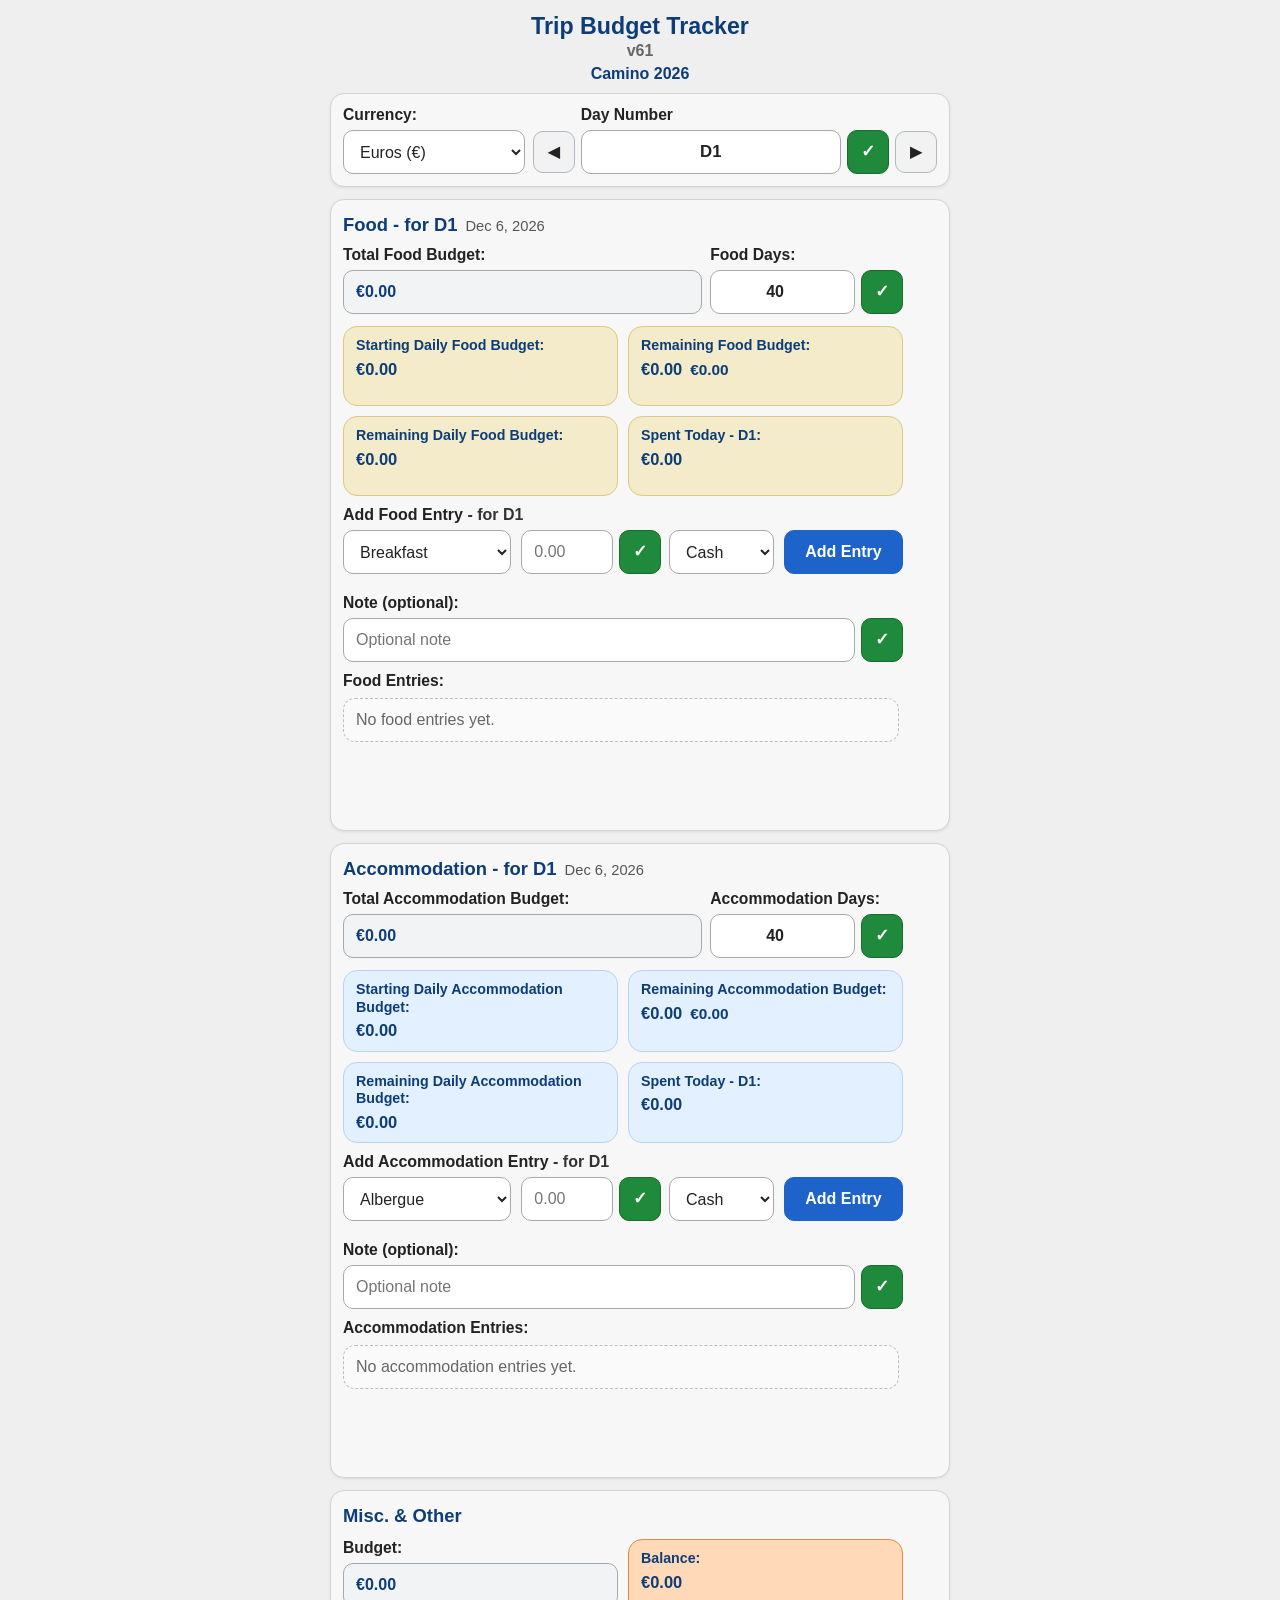
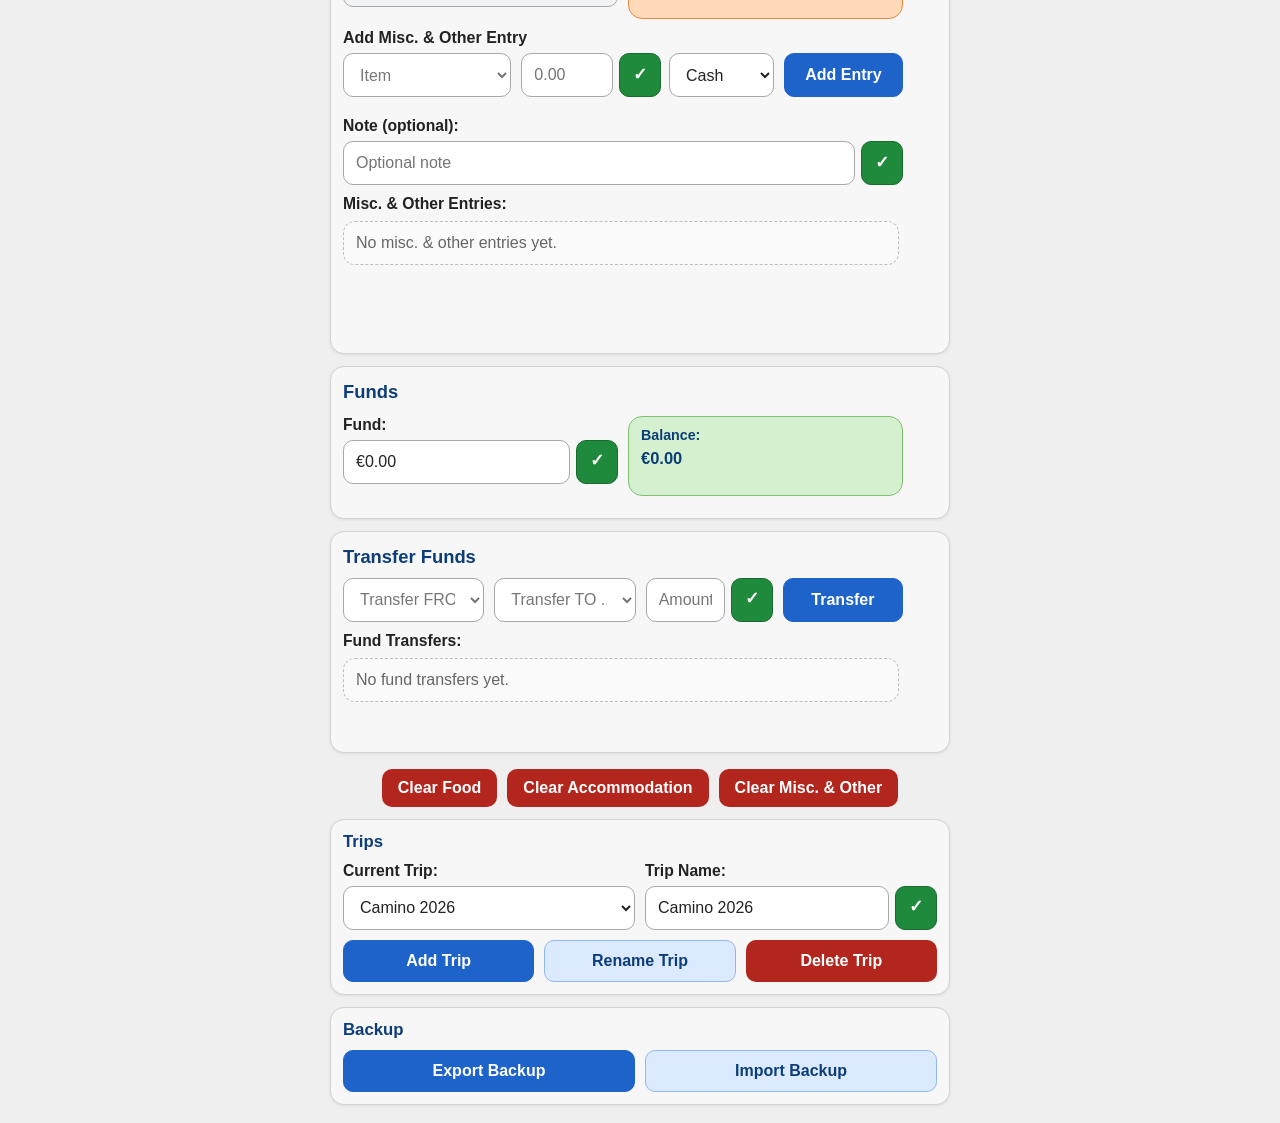
==== index.html @ c4ca8ce9 "Add files via upload" ====
<!DOCTYPE html>
<html lang="en">
<head>
  <!-- Version #61 August 10, 2026 -->
  <meta charset="UTF-8" />
  <meta name="viewport" content="width=device-width, initial-scale=1.0" />
  <meta name="theme-color" content="#0d3d78" />
  <title>Trip Budget Tracker</title>
  <link rel="manifest" href="manifest.webmanifest" />
  <link rel="icon" href="icon.svg" type="image/svg+xml" />
  <link rel="stylesheet" href="css/styles.css?v=61" />
</head>
<body>
  <div class="app-shell">
    <header class="app-header">
      <h1>Trip Budget Tracker</h1>
      <div class="version-tag">v61</div>
      <div id="tripNameDisplay" class="trip-name-tag">Camino 2026</div>
      <button type="button" id="updateAppBtn" class="update-app-btn hidden">Update App</button>
    </header>

    <main class="app-main">
      <section class="settings-panel">
        <div class="settings-grid">
          <div class="field-block currency-block">
            <label for="currencySelect">Currency:</label>
            <select id="currencySelect">
              <option value="EUR">Euros (€)</option>
              <option value="GBP">UK Pounds (£)</option>
              <option value="CAD">Canadian Dollars ($)</option>
              <option value="USD">USA Dollars (US$)</option>
            </select>
          </div>

          <div class="field-block day-number-block">
            <label for="dayNumberInput">
              <span class="label-full">Day Number</span>
              <span class="label-compact">Day #</span>
            </label>
            <div class="day-stepper-row">
              <button type="button" id="prevDayBtn" class="arrow-btn" aria-label="Previous Day">◀</button>
              <input id="dayNumberInput" type="text" value="D1" maxlength="4" />
              <button type="button" id="confirmDayNumberBtn" class="field-confirm-btn" aria-label="Update day number">&#10003;</button>
              <button type="button" id="nextDayBtn" class="arrow-btn" aria-label="Next Day">▶</button>
            </div>
          </div>
        </div>
      </section>

      <section class="budget-panel food-panel">
        <h2 class="section-title" id="foodHeading">
          <span class="section-main">Food - for D1</span>
          <span class="section-date" id="foodHeadingDate">Mar 24, 2026</span>
        </h2>

        <div class="budget-days-row">
          <div class="field-block compact-field">
            <label for="foodBudgetInput">Total Food Budget:</label>
            <input id="foodBudgetInput" class="currency-input read-only-currency-input" type="text" inputmode="decimal" value="0" readonly />
          </div>

          <div class="field-block days-field">
            <label for="foodDaysInput">Food Days:</label>
            <div class="input-confirm-row">
              <input id="foodDaysInput" type="number" min="1" step="1" value="40" />
              <button type="button" id="confirmFoodDaysBtn" class="field-confirm-btn" aria-label="Update food days">&#10003;</button>
            </div>
          </div>
        </div>

        <div class="summary-grid">
          <div class="summary-card food-card">
            <div class="summary-label">Starting Daily Food Budget:</div>
            <div class="summary-value" id="foodStartingDaily">€0.00</div>
          </div>

          <div class="summary-card food-card">
            <div class="summary-label">Remaining Food Budget:</div>
            <div class="summary-value remaining-budget-line">
              <span id="foodRemainingBudget">€0.00</span>
              <span id="foodBudgetStatus" class="budget-status budget-status-zero">€0.00</span>
            </div>
          </div>

          <div class="summary-card food-card">
            <div class="summary-label">Remaining Daily Food Budget:</div>
            <div class="summary-value" id="foodRemainingDaily">€0.00</div>
          </div>

          <div class="summary-card food-card">
            <div class="summary-label" id="foodSpentTodayLabel">Spent Today - D1:</div>
            <div class="summary-value" id="foodSpentToday">€0.00</div>
          </div>
        </div>

        <h3 class="entry-title" id="foodEntryHeading">Add Food Entry <span>- for D1</span></h3>
        <div id="foodEditStatus" class="edit-status hidden">Editing selected Food entry</div>

        <div class="entry-row food-entry-row">
          <select id="foodTypeSelect">
            <option value="Breakfast">Breakfast</option>
            <option value="Lunch">Lunch</option>
            <option value="Dinner">Dinner</option>
            <option value="Snack">Snack</option>
            <option value="Drinks">Drinks</option>
            <option value="Other">Other</option>
          </select>

          <div class="amount-payment-row">
            <div class="input-confirm-row">
              <input id="foodAmountInput" class="currency-input" type="text" inputmode="decimal" placeholder="0.00" />
              <button type="button" id="confirmFoodAmountBtn" class="field-confirm-btn" aria-label="Done editing food amount">&#10003;</button>
            </div>

            <select id="foodPaymentSelect" aria-label="Food payment method">
              <option value="Cash">Cash</option>
              <option value="WISE">WISE</option>
              <option value="VISA">VISA</option>
              <option value="Mastercard">Mastercard</option>
              <option value="Other">Other</option>
            </select>
          </div>

          <button type="button" id="addFoodBtn" class="primary-btn">Add Entry</button>
        </div>

        <div class="action-row">
          <button type="button" id="cancelFoodEditBtn" class="primary-btn hidden">Cancel Edit</button>
        </div>

        <div class="field-block note-block">
          <label for="foodNoteInput">Note (optional):</label>
          <div class="input-confirm-row">
            <input id="foodNoteInput" type="text" maxlength="120" placeholder="Optional note" />
            <button type="button" id="confirmFoodNoteBtn" class="field-confirm-btn" aria-label="Done editing food note">&#10003;</button>
          </div>
        </div>

        <div class="entries-section">
          <div class="entries-heading">Food Entries:</div>
          <div id="foodEntriesList" class="entries-list"></div>
        </div>
      </section>

      <section class="budget-panel accommodation-panel">
        <h2 class="section-title" id="accommodationHeading">
          <span class="section-main">Accommodation - for D1</span>
          <span class="section-date" id="accommodationHeadingDate">Mar 24, 2026</span>
        </h2>

        <div class="budget-days-row">
          <div class="field-block compact-field">
            <label for="accommodationBudgetInput">Total Accommodation Budget:</label>
            <input id="accommodationBudgetInput" class="currency-input read-only-currency-input" type="text" inputmode="decimal" value="0" readonly />
          </div>

          <div class="field-block days-field">
            <label for="accommodationDaysInput">Accommodation Days:</label>
            <div class="input-confirm-row">
              <input id="accommodationDaysInput" type="number" min="1" step="1" value="40" />
              <button type="button" id="confirmAccommodationDaysBtn" class="field-confirm-btn" aria-label="Update accommodation days">&#10003;</button>
            </div>
          </div>
        </div>

        <div class="summary-grid">
          <div class="summary-card accommodation-card">
            <div class="summary-label">Starting Daily Accommodation Budget:</div>
            <div class="summary-value" id="accommodationStartingDaily">€0.00</div>
          </div>

          <div class="summary-card accommodation-card">
            <div class="summary-label">Remaining Accommodation Budget:</div>
            <div class="summary-value remaining-budget-line">
              <span id="accommodationRemainingBudget">€0.00</span>
              <span id="accommodationBudgetStatus" class="budget-status budget-status-zero">€0.00</span>
            </div>
          </div>

          <div class="summary-card accommodation-card">
            <div class="summary-label">Remaining Daily Accommodation Budget:</div>
            <div class="summary-value" id="accommodationRemainingDaily">€0.00</div>
          </div>

          <div class="summary-card accommodation-card">
            <div class="summary-label" id="accommodationSpentTodayLabel">Spent Today - D1:</div>
            <div class="summary-value" id="accommodationSpentToday">€0.00</div>
          </div>
        </div>

        <h3 class="entry-title" id="accommodationEntryHeading">Add Accommodation Entry <span>- for D1</span></h3>
        <div id="accommodationEditStatus" class="edit-status hidden">Editing selected Accommodation entry</div>

        <div class="entry-row accommodation-entry-row">
          <select id="accommodationTypeSelect">
            <option value="Albergue" selected>Albergue</option>
            <option value="Donativo">Donativo</option>
            <option value="Campsite">Campsite</option>
            <option value="Hotel">Hotel</option>
            <option value="Hostel">Hostel</option>
            <option value="Other">Other</option>
          </select>

          <div class="amount-payment-row">
            <div class="input-confirm-row">
              <input id="accommodationAmountInput" class="currency-input" type="text" inputmode="decimal" placeholder="0.00" />
              <button type="button" id="confirmAccommodationAmountBtn" class="field-confirm-btn" aria-label="Done editing accommodation amount">&#10003;</button>
            </div>

            <select id="accommodationPaymentSelect" aria-label="Accommodation payment method">
              <option value="Cash">Cash</option>
              <option value="WISE">WISE</option>
              <option value="VISA">VISA</option>
              <option value="Mastercard">Mastercard</option>
              <option value="Other">Other</option>
            </select>
          </div>

          <button type="button" id="addAccommodationBtn" class="primary-btn">Add Entry</button>
        </div>

        <div class="action-row">
          <button type="button" id="cancelAccommodationEditBtn" class="primary-btn hidden">Cancel Edit</button>
        </div>

        <div class="field-block note-block">
          <label for="accommodationNoteInput">Note (optional):</label>
          <div class="input-confirm-row">
            <input id="accommodationNoteInput" type="text" maxlength="120" placeholder="Optional note" />
            <button type="button" id="confirmAccommodationNoteBtn" class="field-confirm-btn" aria-label="Done editing accommodation note">&#10003;</button>
          </div>
        </div>

        <div class="entries-section">
          <div class="entries-heading">Accommodation Entries:</div>
          <div id="accommodationEntriesList" class="entries-list"></div>
        </div>
      </section>

      <section class="budget-panel misc-panel">
        <h2 class="section-title" id="miscHeading">
          <span class="section-main">Misc. &amp; Other</span>
          <span class="section-date" id="miscHeadingDate"></span>
        </h2>

        <div class="summary-grid two-field-grid">
          <div class="field-block">
            <label for="miscBudgetInput">Budget:</label>
            <input id="miscBudgetInput" class="currency-input read-only-currency-input" type="text" inputmode="decimal" value="0" readonly />
          </div>

          <div class="summary-card misc-card">
            <div class="summary-label">Balance:</div>
            <div class="summary-value" id="miscBalance">&euro;0.00</div>
          </div>
        </div>

        <h3 class="entry-title" id="miscEntryHeading">Add Misc. &amp; Other Entry</h3>
        <div id="miscEditStatus" class="edit-status hidden">Editing selected Misc. &amp; Other entry</div>

        <div class="entry-row misc-entry-row">
          <select id="miscItemInput" name="misc_item_select" autocomplete="off" required>
            <option value="" disabled selected>Item</option>
            <option value="OTHER">OTHER</option>
            <option value="MISC.">MISC.</option>
            <option value="Laundry">Laundry</option>
            <option value="Medical">Medical</option>
            <option value="Entry Fees">Entry Fees</option>
            <option value="Clothing">Clothing</option>
            <option value="Souvenirs">Souvenirs</option>
            <option value="Donations">Donations</option>
            <option value="Cell Phone">Cell Phone</option>
            <option value="Bank Fees">Bank Fees</option>
            <option value="Transportation">Transportation</option>
            <option value="Paris Accommodation">Paris Accommodation</option>
            <option value="SJPP Accommodation">SJPP Accommodation</option>
            <option value="Porto Accommodation">Porto Accommodation</option>
            <option value="Pilgrim Passport">Pilgrim Passport</option>
            <option value="Camino Shell">Camino Shell</option>
            <option value="Certificate de Compostela">Certificate de Compostela</option>
          </select>

          <div class="amount-payment-row">
            <div class="input-confirm-row">
              <input id="miscCostInput" class="currency-input" type="text" inputmode="decimal" placeholder="0.00" />
              <button type="button" id="confirmMiscCostBtn" class="field-confirm-btn" aria-label="Done editing misc cost">&#10003;</button>
            </div>

            <select id="miscPaymentSelect" aria-label="Misc. & Other payment method">
              <option value="Cash">Cash</option>
              <option value="WISE">WISE</option>
              <option value="VISA">VISA</option>
              <option value="Mastercard">Mastercard</option>
              <option value="Other">Other</option>
            </select>
          </div>

          <button type="button" id="addMiscBtn" class="primary-btn">Add Entry</button>
        </div>

        <div class="action-row">
          <button type="button" id="cancelMiscEditBtn" class="primary-btn hidden">Cancel Edit</button>
        </div>

        <div class="field-block note-block">
          <label for="miscNoteInput">Note (optional):</label>
          <div class="input-confirm-row">
            <input id="miscNoteInput" type="text" maxlength="120" placeholder="Optional note" />
            <button type="button" id="confirmMiscNoteBtn" class="field-confirm-btn" aria-label="Done editing misc note">&#10003;</button>
          </div>
        </div>

        <div class="entries-section">
          <div class="entries-heading">Misc. &amp; Other Entries:</div>
          <div id="miscEntriesList" class="entries-list"></div>
        </div>
      </section>

      <section class="budget-panel funds-panel">
        <h2 class="section-title">
          <span class="section-main">Funds</span>
        </h2>

        <div class="summary-grid two-field-grid">
          <div class="field-block">
            <label for="fundAmountInput">Fund:</label>
            <div class="input-confirm-row">
              <input id="fundAmountInput" class="currency-input" type="text" inputmode="decimal" value="0" />
              <button type="button" id="confirmFundAmountBtn" class="field-confirm-btn" aria-label="Update fund amount">&#10003;</button>
            </div>
          </div>

          <div class="summary-card funds-card">
            <div class="summary-label">Balance:</div>
            <div class="summary-value" id="fundBalance">&euro;0.00</div>
          </div>
        </div>
      </section>

      <section class="budget-panel transfer-panel">
        <h2 class="section-title">
          <span class="section-main">Transfer Funds</span>
        </h2>

        <div class="entry-row funds-entry-row">
          <select id="fundTransferFromSelect" required>
            <option value="" disabled selected>Transfer FROM ...</option>
            <option value="Funds">Funds</option>
            <option value="Food">Food</option>
            <option value="Accommodation">Accommodation</option>
            <option value="Misc & Other">Misc &amp; Other</option>
          </select>

          <select id="fundTransferToSelect" required>
            <option value="" disabled selected>Transfer TO ...</option>
            <option value="Food">Food</option>
            <option value="Accommodation">Accommodation</option>
            <option value="Misc & Other">Misc &amp; Other</option>
            <option value="Funds">Funds</option>
          </select>

          <div class="input-confirm-row">
            <input id="fundTransferAmountInput" class="currency-input" type="text" inputmode="decimal" placeholder="Amount" />
            <button type="button" id="confirmFundTransferAmountBtn" class="field-confirm-btn" aria-label="Done editing transfer amount">&#10003;</button>
          </div>

          <button type="button" id="updateFundTransferBtn" class="primary-btn">Transfer</button>
        </div>

        <div class="entries-section">
          <div class="entries-heading">Fund Transfers:</div>
          <div id="fundTransfersList" class="entries-list compact-entries-list"></div>
        </div>
      </section>
    
      <div class="reset-section">
        <button id="clearFoodBtn" class="danger-btn">Clear Food</button>
        <button id="clearAccommodationBtn" class="danger-btn">Clear Accommodation</button>
        <button id="clearMiscBtn" class="danger-btn">Clear Misc. &amp; Other</button>
      </div>

      <section class="trip-panel" aria-labelledby="tripToolsHeading">
        <h2 id="tripToolsHeading" class="trip-tools-title">Trips</h2>

        <div class="trip-management-grid">
          <div class="field-block">
            <label for="tripSelect">Current Trip:</label>
            <select id="tripSelect"></select>
          </div>

          <div class="field-block">
            <label for="tripNameInput">Trip Name:</label>
            <div class="input-confirm-row">
              <input id="tripNameInput" type="text" maxlength="48" placeholder="Trip name" />
              <button type="button" id="confirmTripNameBtn" class="field-confirm-btn" aria-label="Done editing trip name">&#10003;</button>
            </div>
          </div>
        </div>

        <div class="trip-button-row">
          <button type="button" id="addTripBtn" class="primary-btn">Add Trip</button>
          <button type="button" id="renameTripBtn" class="secondary-btn">Rename Trip</button>
          <button type="button" id="deleteTripBtn" class="danger-btn">Delete Trip</button>
        </div>
      </section>

      <section class="trip-panel backup-panel" aria-labelledby="backupToolsHeading">
        <h2 id="backupToolsHeading" class="trip-tools-title">Backup</h2>

        <div class="backup-button-row">
          <button type="button" id="exportBackupBtn" class="primary-btn">Export Backup</button>
          <button type="button" id="importBackupBtn" class="secondary-btn">Import Backup</button>
          <input id="backupFileInput" class="hidden" type="file" accept="application/json,.json" />
        </div>
      </section>

    </main>
  </div>

  <div id="appModalOverlay" class="modal-overlay hidden" aria-hidden="true">
    <div class="modal-box" role="dialog" aria-modal="true" aria-labelledby="appModalTitle">
      <div class="modal-header">
        <div id="appModalTitle" class="modal-title">Trip Budget Tracker</div>
      </div>
      <div id="appModalBody" class="modal-body"></div>
      <div class="modal-actions">
        <button type="button" id="appModalCancel" class="modal-btn secondary-btn hidden">Cancel</button>
        <button type="button" id="appModalOk" class="modal-btn primary-btn">OK</button>
      </div>
    </div>
  </div>

  <script src="js/app.js?v=61"></script>
</body>
</html>
---- css/styles.css ----
/* Version #60 July 21, 2026 */

:root {
  --bg: #efefef;
  --panel-bg: #f7f7f7;
  --panel-border: #d3d3d3;
  --text: #222;
  --blue: #0d3d78;
  --blue-btn: #1d63c9;
  --blue-btn-hover: #1552ac;
  --blue-soft-btn: #dceaff;
  --blue-soft-btn-hover: #c7dcff;
  --food-card-bg: #f3ebc9;
  --food-card-border: #d9ca85;
  --acc-card-bg: #e3f0ff;
  --acc-card-border: #b9d3f3;
  --misc-card-bg: #ffd9b8;
  --misc-card-border: #e68a3f;
  --funds-card-bg: #d4f0cf;
  --funds-card-border: #7fbd73;
  --entry-food-a: #fff6cf;
  --entry-food-b: #f7edbf;
  --entry-acc-a: #eef6ff;
  --entry-acc-b: #ddeeff;
  --entry-misc-a: #ffe2c4;
  --entry-misc-b: #ffd2a3;
  --white: #fff;
  --danger: #9f2d2d;
  --shadow: 0 1px 3px rgba(0, 0, 0, 0.08);
  --edit-outline: #2d6cdf;
  --edit-fill: #edf4ff;
  --soft-dark: #555;
  --status-plus: #1f7a35;
  --status-minus: #b3261e;
}

* {
  box-sizing: border-box;
}

html,
body {
  margin: 0;
  padding: 0;
  font-family: Arial, Helvetica, sans-serif;
  background: var(--bg);
  color: var(--text);
}

body {
  min-height: 100vh;
}

.app-shell {
  width: 100%;
  padding: 6px;
}

.app-main {
  max-width: 620px;
  margin: 0 auto;
}

.app-header {
  text-align: center;
  margin: 8px 0 10px;
}

.app-header h1 {
  margin: 0;
  color: var(--blue);
  font-size: 1.45rem;
  font-weight: 800;
  line-height: 1.08;
}

.version-tag {
  margin-top: 3px;
  font-size: 1rem;
  color: #666;
  font-weight: 700;
  text-align: center;
}

.trip-name-tag {
  margin-top: 4px;
  color: var(--blue);
  font-size: 1rem;
  font-weight: 800;
  line-height: 1.2;
  text-align: center;
  word-break: break-word;
}

.update-app-btn {
  margin-top: 8px;
  min-height: 34px;
  border: 1px solid #8fb8ee;
  border-radius: 9px;
  background: var(--blue-soft-btn);
  color: var(--blue);
  padding: 7px 12px;
  font-size: 0.86rem;
  font-weight: 800;
  cursor: pointer;
}

.update-app-btn:hover {
  background: var(--blue-soft-btn-hover);
}

.settings-panel,
.budget-panel,
.trip-panel {
  background: var(--panel-bg);
  border: 1px solid var(--panel-border);
  border-radius: 14px;
  box-shadow: var(--shadow);
  padding: 12px;
  margin-bottom: 12px;
}

.settings-grid {
  display: grid;
  grid-template-columns: minmax(104px, 0.62fr) minmax(178px, 1.38fr);
  gap: 8px;
  align-items: end;
}

.field-block {
  display: flex;
  flex-direction: column;
  gap: 6px;
  min-width: 0;
}

label {
  font-size: 0.98rem;
  font-weight: 700;
}

.label-compact {
  display: none;
}

.day-number-block label {
  padding-left: 48px;
}

input,
select,
button {
  font: inherit;
}

input,
select {
  width: 100%;
  min-height: 44px;
  border: 1px solid #a8a8a8;
  border-radius: 10px;
  padding: 10px 12px;
  background: var(--white);
  color: var(--text);
}

select:required:invalid {
  color: #777;
}

.read-only-currency-input {
  background: #f1f3f5;
  color: var(--blue);
  font-weight: 800;
  cursor: default;
}

.input-confirm-row {
  display: grid;
  grid-template-columns: minmax(0, 1fr) 42px;
  gap: 6px;
  align-items: center;
  width: 100%;
}

.field-confirm-btn {
  width: 42px;
  min-height: 44px;
  border: 1px solid #176b2c;
  border-radius: 10px;
  background: #1f8a3b;
  color: var(--white);
  padding: 0;
  cursor: pointer;
  font-size: 1.05rem;
  font-weight: 900;
  line-height: 1;
}

.field-confirm-btn:hover,
.field-confirm-btn:focus {
  background: #176b2c;
  border-color: #125423;
}

#dayNumberInput {
  text-align: center;
  font-weight: 700;
  font-size: 1.05rem;
  padding-left: 8px;
  padding-right: 8px;
}

.day-stepper-row {
  display: grid;
  grid-template-columns: 42px minmax(62px, 1fr) 42px 42px;
  gap: 6px;
  align-items: center;
  width: 100%;
}

.arrow-btn,
.primary-btn,
.secondary-btn,
.quick-amount-btn,
.quick-clear-btn,
.small-action-btn,
.modal-btn {
  min-height: 42px;
  border-radius: 10px;
  border: 1px solid #b0b8c3;
  padding: 10px 12px;
  cursor: pointer;
  font-weight: 700;
}

.arrow-btn,
.quick-amount-btn,
.quick-clear-btn,
.small-action-btn {
  background: #f2f2f2;
  color: var(--text);
}

.secondary-btn {
  background: var(--blue-soft-btn);
  color: var(--blue);
  border-color: #8fb8ee;
}

.secondary-btn:hover {
  background: var(--blue-soft-btn-hover);
  border-color: #6fa2e4;
}

.arrow-btn {
  font-size: 0.95rem;
  padding: 0;
}

.primary-btn,
.modal-btn.primary-btn {
  background: var(--blue-btn);
  color: var(--white);
  border-color: var(--blue-btn);
}

.primary-btn:hover,
.modal-btn.primary-btn:hover {
  background: var(--blue-btn-hover);
  border-color: var(--blue-btn-hover);
}

.section-title {
  margin: 2px 0 10px;
  color: var(--blue);
  font-size: 1.15rem;
  font-weight: 800;
  line-height: 1.2;
  display: flex;
  flex-wrap: wrap;
  align-items: baseline;
  gap: 8px;
}

.section-main {
  color: var(--blue);
  font-weight: 800;
}

.section-date {
  color: var(--soft-dark);
  font-weight: 400;
  font-size: 0.92rem;
}

.entry-title span {
  color: #333;
  font-weight: 700;
}

.compact-field {
  max-width: 370px;
}

.budget-days-row {
  display: grid;
  grid-template-columns: minmax(0, 1.08fr) minmax(96px, 0.58fr);
  gap: 8px;
  align-items: end;
  max-width: 560px;
}

.days-field label {
  white-space: nowrap;
}

.days-field input {
  text-align: center;
  font-weight: 700;
}

.summary-grid {
  display: grid;
  grid-template-columns: 1fr 1fr;
  gap: 10px;
  margin: 12px 0 10px;
  max-width: 560px;
}

.summary-card {
  border-radius: 14px;
  padding: 10px 12px;
  min-height: 80px;
  border: 1px solid;
}

.food-card {
  background: var(--food-card-bg);
  border-color: var(--food-card-border);
}

.accommodation-card {
  background: var(--acc-card-bg);
  border-color: var(--acc-card-border);
}

.misc-card {
  background: var(--misc-card-bg);
  border-color: var(--misc-card-border);
}

.funds-card {
  background: var(--funds-card-bg);
  border-color: var(--funds-card-border);
}

.summary-label {
  font-size: 0.89rem;
  font-weight: 700;
  color: var(--blue);
  line-height: 1.22;
  margin-bottom: 5px;
}

.summary-value {
  font-size: 1.03rem;
  font-weight: 800;
  color: var(--blue);
  line-height: 1.2;
}

.remaining-budget-line {
  display: flex;
  align-items: baseline;
  gap: 8px;
  flex-wrap: wrap;
}

.budget-status {
  font-size: 0.96rem;
  font-weight: 900;
}

.budget-status-plus {
  color: var(--status-plus);
}

.budget-status-minus {
  color: var(--status-minus);
}

.budget-status-zero {
  color: var(--blue);
}

.entry-title {
  margin: 10px 0 6px;
  font-size: 1rem;
  font-weight: 800;
  color: #222;
}

.edit-status {
  margin: 0 0 8px;
  font-size: 0.9rem;
  font-weight: 700;
  color: var(--blue);
}

.entry-row {
  display: grid;
  gap: 10px;
  margin-bottom: 10px;
  max-width: 560px;
}

.food-entry-row,
.accommodation-entry-row,
.misc-entry-row {
  grid-template-columns: 1.2fr 1.8fr 0.85fr;
}

.amount-payment-row {
  display: grid;
  grid-template-columns: minmax(0, 1fr) minmax(98px, 0.75fr);
  gap: 8px;
  align-items: center;
}

.funds-entry-row {
  grid-template-columns: 1fr 1fr 0.9fr 0.85fr;
}

.two-field-grid {
  align-items: stretch;
}

.action-row {
  max-width: 560px;
  margin-bottom: 10px;
  display: flex;
  gap: 10px;
  flex-wrap: wrap;
}

.action-row .primary-btn {
  width: auto;
  min-width: 130px;
}

.note-block {
  margin-bottom: 10px;
  max-width: 560px;
}

.entries-section {
  margin-top: 6px;
  max-width: 560px;
}

.entries-heading {
  font-size: 0.98rem;
  font-weight: 800;
  margin-bottom: 8px;
}

.entries-list {
  display: flex;
  flex-direction: column;
  gap: 8px;

  max-height: 260px;
  min-height: 120px;
  overflow-y: auto;
  -webkit-overflow-scrolling: touch;

  padding-right: 4px;
}

.compact-entries-list {
  max-height: 180px;
  min-height: 82px;
}

.empty-state {
  border: 1px dashed #bdbdbd;
  border-radius: 12px;
  padding: 12px;
  background: #fafafa;
  color: #666;
}

.entry-item {
  border: 1px solid #d0d0d0;
  border-radius: 12px;
  padding: 10px;
}

.entry-item.food-day-a {
  background: var(--entry-food-a);
}

.entry-item.food-day-b {
  background: var(--entry-food-b);
}

.entry-item.acc-day-a {
  background: var(--entry-acc-a);
}

.entry-item.acc-day-b {
  background: var(--entry-acc-b);
}

.entries-list .entry-item.misc-day-a {
  background: var(--entry-misc-a) !important;
  border-color: var(--food-card-border);
}

.entries-list .entry-item.misc-day-b {
  background: var(--entry-misc-b) !important;
  border-color: var(--food-card-border);
}

.entry-top {
  display: flex;
  justify-content: space-between;
  align-items: flex-start;
  gap: 10px;
}

.entry-main {
  min-width: 0;
  flex: 1;
}

.entry-line-1 {
  font-size: 0.97rem;
  font-weight: 800;
  line-height: 1.25;
}

.entry-line-2 {
  margin-top: 4px;
  font-size: 0.88rem;
  color: #4c4c4c;
  line-height: 1.3;
  word-break: break-word;
}

.entry-amount {
  font-size: 0.96rem;
  font-weight: 800;
  color: var(--blue);
  white-space: nowrap;
}

.entry-actions {
  display: flex;
  gap: 8px;
  margin-top: 8px;
}

.small-action-btn.delete-btn {
  color: var(--danger);
}

.editing-active {
  outline: 2px solid var(--edit-outline);
  background: var(--edit-fill);
}

.hidden {
  display: none !important;
}

/* Modal */
.modal-overlay {
  position: fixed;
  inset: 0;
  background: rgba(0, 0, 0, 0.38);
  display: flex;
  align-items: center;
  justify-content: center;
  padding: 14px;
  z-index: 9999;
}

.modal-box {
  width: 100%;
  max-width: 420px;
  background: var(--white);
  border-radius: 16px;
  overflow: hidden;
  box-shadow: 0 12px 36px rgba(0, 0, 0, 0.2);
}

.modal-header {
  padding: 14px 14px 10px;
  border-bottom: 1px solid #e2e2e2;
}

.modal-title {
  font-size: 1.05rem;
  font-weight: 800;
  color: var(--blue);
}

.modal-body {
  padding: 14px;
  line-height: 1.45;
  white-space: pre-line;
}

.modal-actions {
  display: flex;
  justify-content: flex-end;
  gap: 10px;
  padding: 0 14px 14px;
}

@media (max-width: 620px) {
  .food-entry-row,
  .accommodation-entry-row,
  .misc-entry-row,
  .funds-entry-row {
    grid-template-columns: 1fr;
  }

  .primary-btn {
    width: 100%;
  }
}

@media (max-width: 430px) {
  .app-main {
    max-width: 100%;
  }

  .settings-panel {
    padding: 10px;
  }

  .settings-grid {
    grid-template-columns: minmax(98px, 0.54fr) minmax(184px, 1.46fr);
    gap: 6px;
    align-items: end;
  }

  .day-number-block {
    grid-column: auto;
  }

  .settings-grid .field-block {
    gap: 4px;
  }

  .settings-grid label {
    font-size: 0.74rem;
    line-height: 1.05;
    white-space: nowrap;
  }

  .day-number-block label {
    padding-left: 36px;
  }

  .settings-grid input,
  .settings-grid select,
  .settings-grid .field-confirm-btn {
    min-height: 40px;
    border-radius: 9px;
    padding: 8px;
    font-size: 0.92rem;
  }

  .settings-grid .field-confirm-btn {
    width: 34px;
    padding: 0;
  }

  .settings-grid .input-confirm-row {
    grid-template-columns: minmax(0, 1fr) 34px;
    gap: 4px;
  }

  .settings-grid select {
    padding-right: 6px;
  }

  .label-full {
    display: none;
  }

  .label-compact {
    display: inline;
  }

  .day-stepper-row {
    grid-template-columns: 32px minmax(60px, 1fr) 34px 32px;
    gap: 4px;
    max-width: none;
  }

  .day-stepper-row .arrow-btn {
    min-height: 40px;
    border-radius: 9px;
    font-size: 0.82rem;
  }

  #dayNumberInput {
    font-size: 0.94rem;
    padding-left: 4px;
    padding-right: 4px;
  }

  .summary-grid,
  .budget-days-row,
  .entry-row,
  .action-row,
  .note-block,
  .entries-section,
  .compact-field {
    max-width: 100%;
  }

  .budget-days-row {
    grid-template-columns: minmax(0, 1fr) minmax(86px, 0.54fr);
    gap: 6px;
  }

  .budget-days-row label {
    font-size: 0.74rem;
    line-height: 1.05;
    white-space: nowrap;
  }

  .budget-days-row input,
  .budget-days-row .field-confirm-btn {
    min-height: 40px;
    border-radius: 9px;
    padding: 8px;
    font-size: 0.92rem;
  }

  .budget-days-row .field-confirm-btn {
    width: 34px;
    padding: 0;
  }

  .budget-days-row .input-confirm-row {
    grid-template-columns: minmax(0, 1fr) 34px;
    gap: 4px;
  }

  .two-field-grid {
    grid-template-columns: 1fr;
  }
}


.reset-section {
  margin-top: 16px;
  display: flex;
  justify-content: center;
  gap: 10px;
  flex-wrap: wrap;
}

.danger-btn {
  background: #b3261e;
  color: white;
  border: none;
  padding: 10px 16px;
  border-radius: 10px;
  font-weight: bold;
  cursor: pointer;
}

.danger-btn:hover {
  background: #8f1f18;
}

.trip-panel {
  margin-top: 12px;
}

.trip-tools-title {
  margin: 0 0 10px;
  color: var(--blue);
  font-size: 1.05rem;
  font-weight: 800;
  line-height: 1.2;
}

.trip-management-grid {
  display: grid;
  grid-template-columns: 1fr 1fr;
  gap: 10px;
}

.trip-button-row {
  display: grid;
  grid-template-columns: 1fr 1fr 1fr;
  gap: 10px;
  margin-top: 10px;
}

.backup-button-row {
  display: grid;
  grid-template-columns: 1fr 1fr;
  gap: 10px;
}

.trip-button-row .primary-btn,
.trip-button-row .secondary-btn,
.trip-button-row .danger-btn,
.backup-button-row .primary-btn,
.backup-button-row .secondary-btn {
  width: 100%;
}

@media (max-width: 430px) {
  .reset-section {
    display: grid;
    grid-template-columns: 1fr;
    gap: 8px;
  }

  .danger-btn {
    width: 100%;
    padding-left: 10px;
    padding-right: 10px;
  }

  .trip-management-grid,
  .trip-button-row,
  .backup-button-row {
    grid-template-columns: 1fr;
  }
}
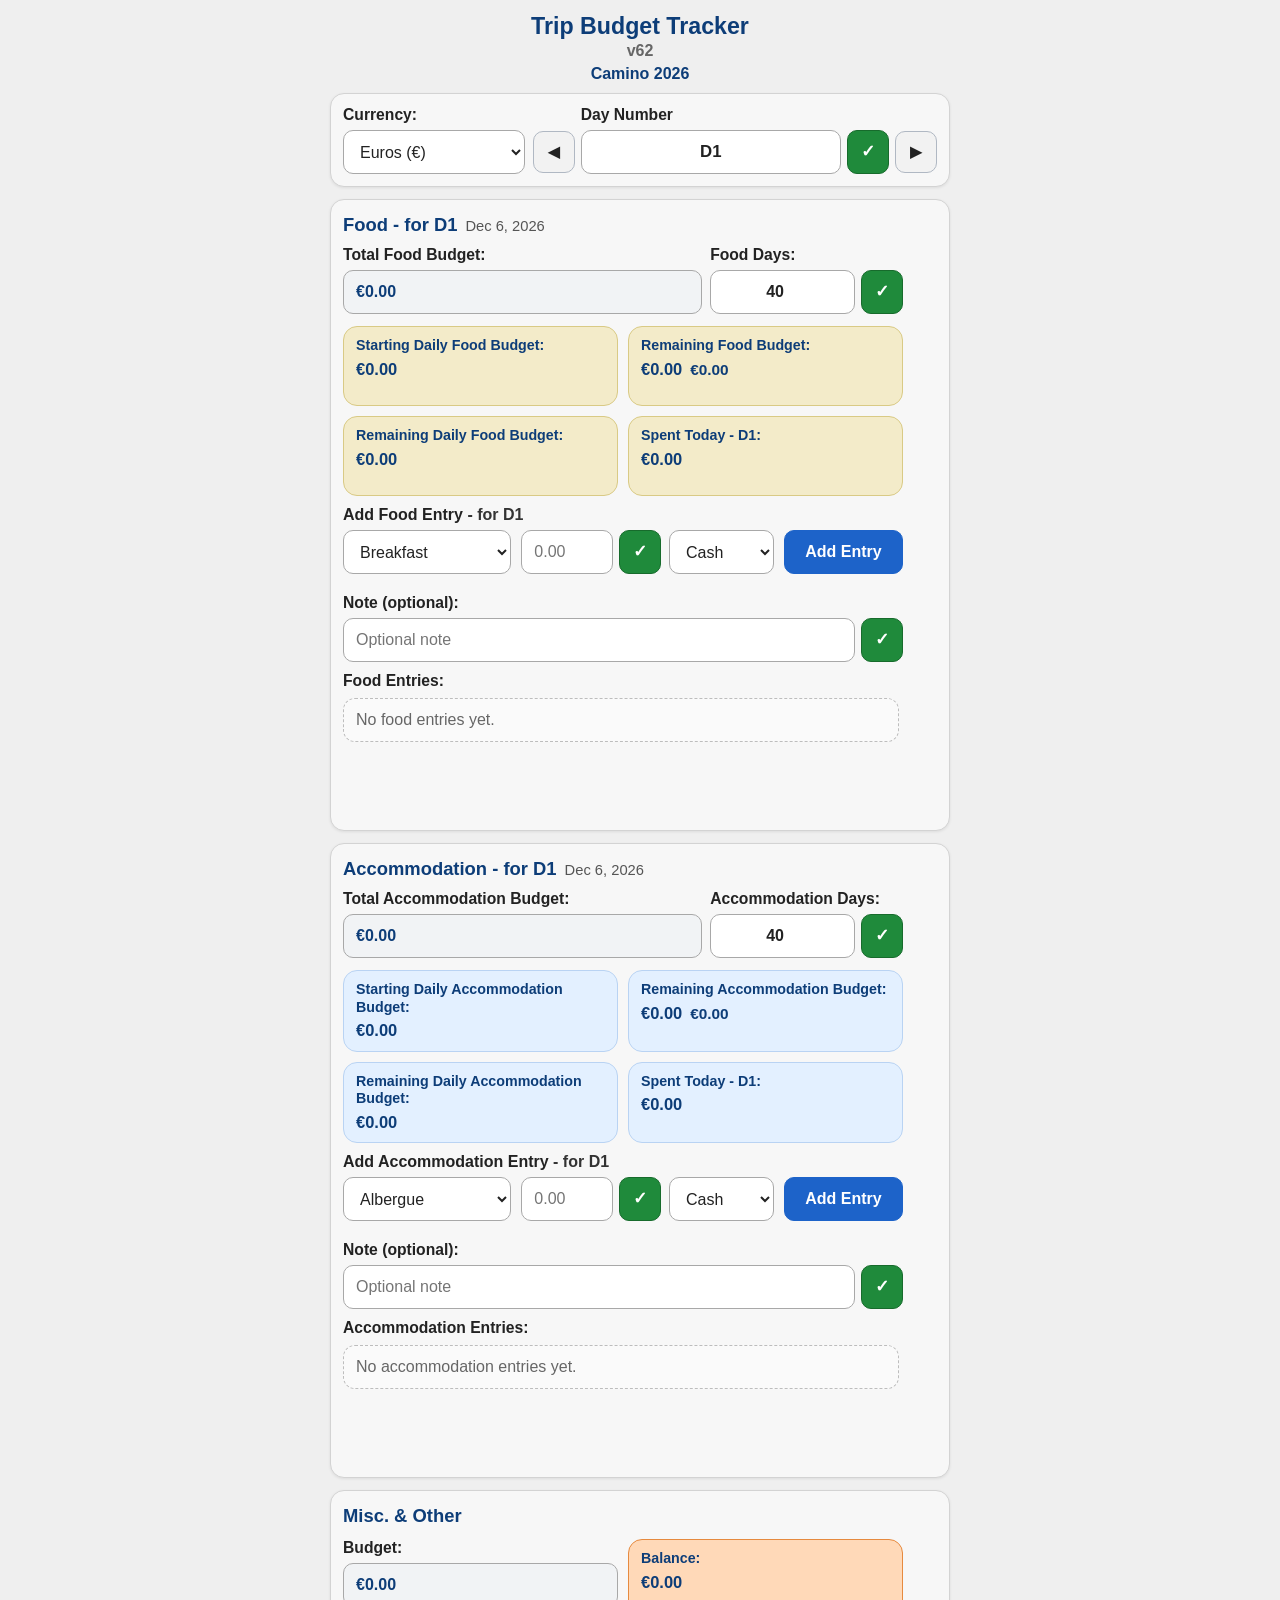
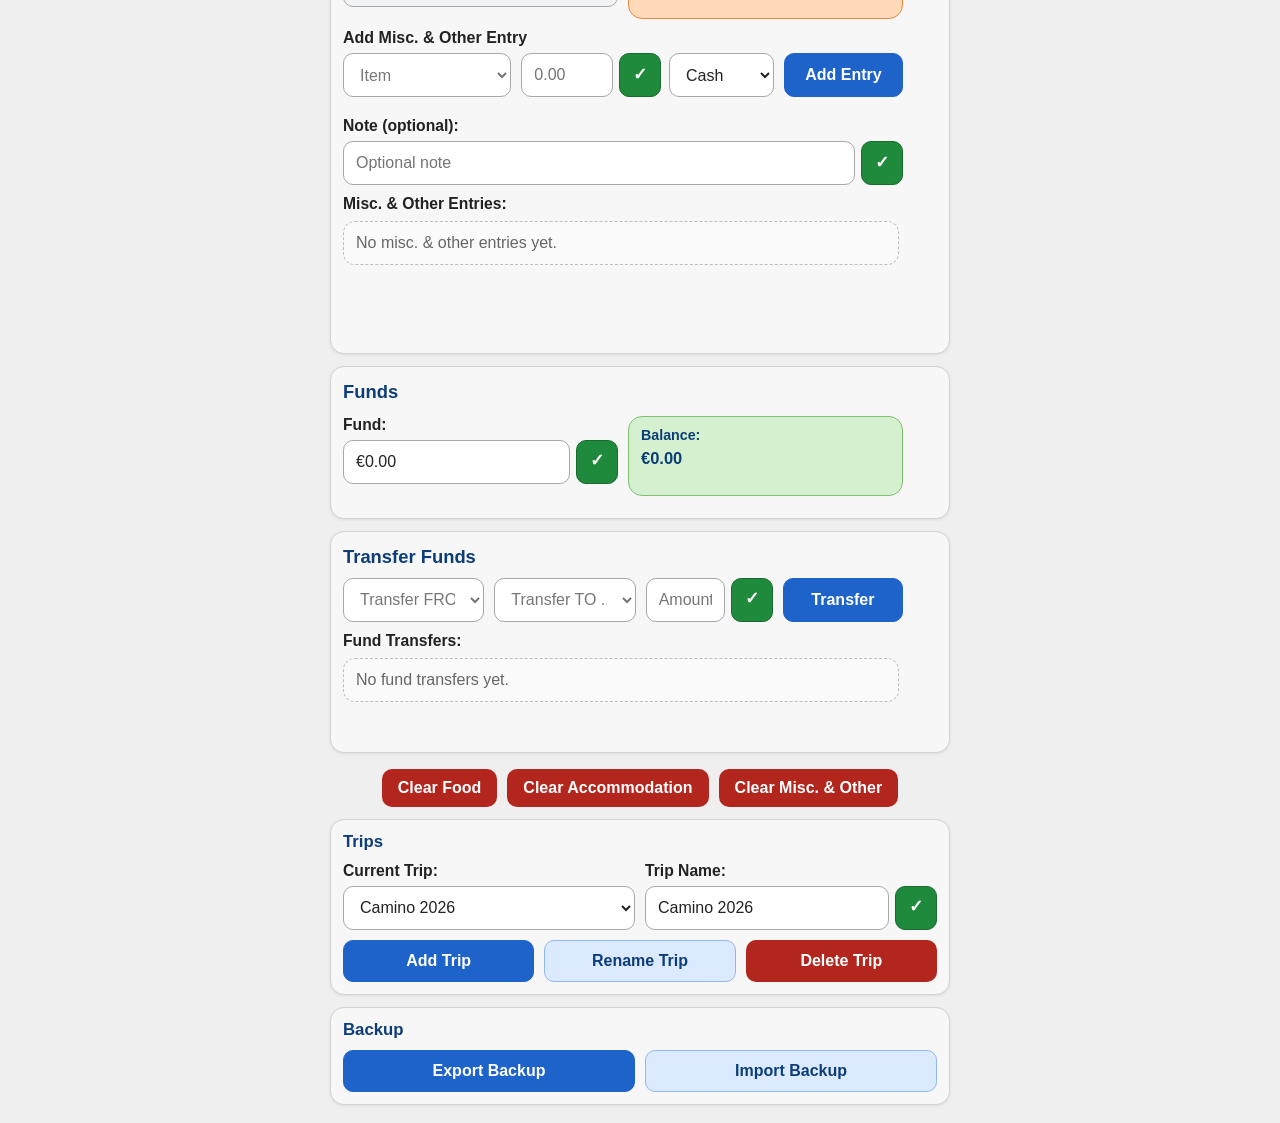
==== commit fc9f02a6: "Add files via upload" ====
--- a/index.html
+++ b/index.html
@@ -1,20 +1,20 @@
 <!DOCTYPE html>
 <html lang="en">
 <head>
-  <!-- Version #61 August 10, 2026 -->
+  <!-- Version #62 August 10, 2026 -->
   <meta charset="UTF-8" />
   <meta name="viewport" content="width=device-width, initial-scale=1.0" />
   <meta name="theme-color" content="#0d3d78" />
   <title>Trip Budget Tracker</title>
   <link rel="manifest" href="manifest.webmanifest" />
   <link rel="icon" href="icon.svg" type="image/svg+xml" />
-  <link rel="stylesheet" href="css/styles.css?v=61" />
+  <link rel="stylesheet" href="css/styles.css?v=62" />
 </head>
 <body>
   <div class="app-shell">
     <header class="app-header">
       <h1>Trip Budget Tracker</h1>
-      <div class="version-tag">v61</div>
+      <div class="version-tag">v62</div>
       <div id="tripNameDisplay" class="trip-name-tag">Camino 2026</div>
       <button type="button" id="updateAppBtn" class="update-app-btn hidden">Update App</button>
     </header>
@@ -430,6 +430,6 @@
     </div>
   </div>
 
-  <script src="js/app.js?v=61"></script>
+  <script src="js/app.js?v=62"></script>
 </body>
 </html>
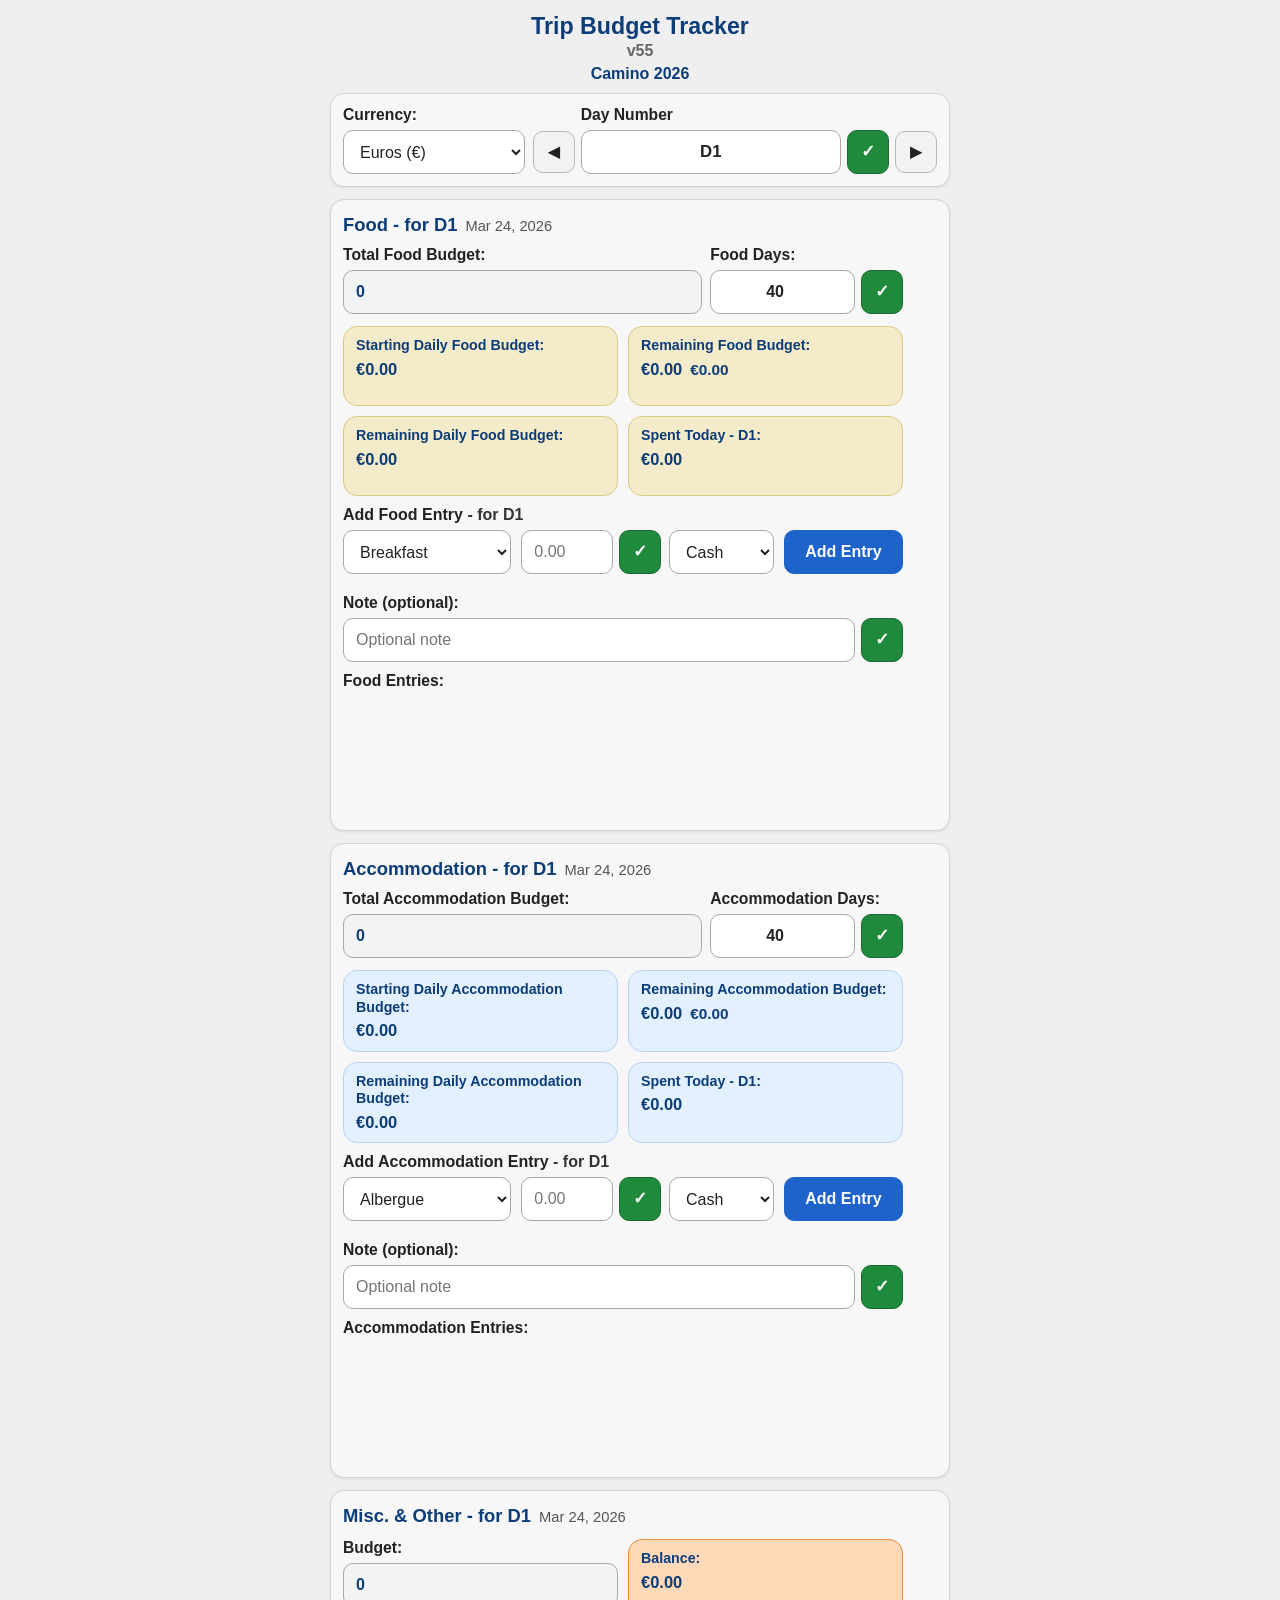
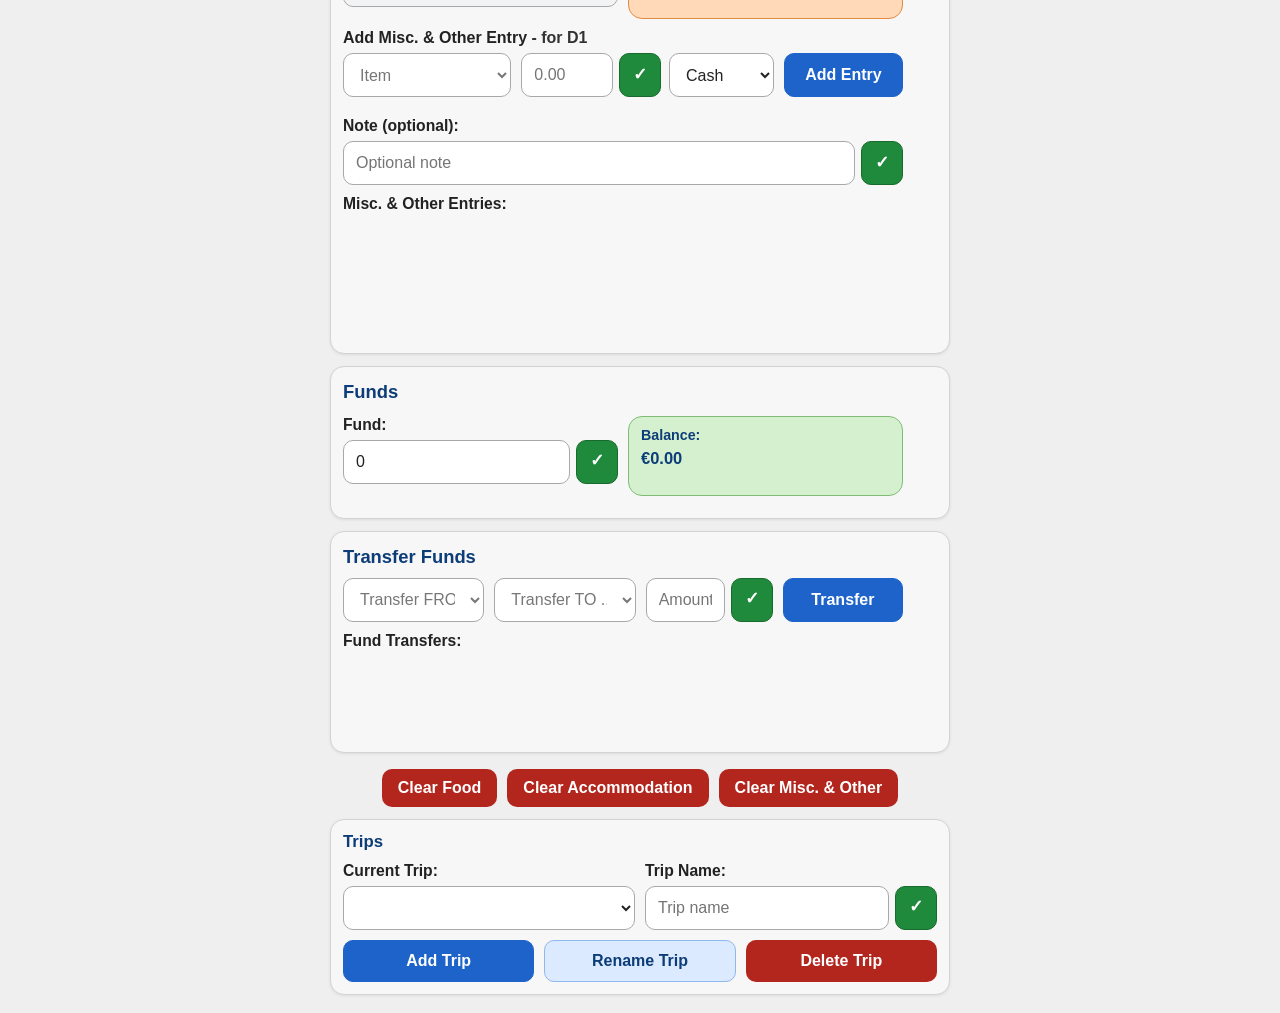
==== commit 06ce93fe: "Add files via upload" ====
--- a/index.html
+++ b/index.html
@@ -1,20 +1,20 @@
 <!DOCTYPE html>
 <html lang="en">
 <head>
-  <!-- Version #62 August 10, 2026 -->
+  <!-- Version #55 July 13, 2026 -->
   <meta charset="UTF-8" />
   <meta name="viewport" content="width=device-width, initial-scale=1.0" />
   <meta name="theme-color" content="#0d3d78" />
   <title>Trip Budget Tracker</title>
   <link rel="manifest" href="manifest.webmanifest" />
   <link rel="icon" href="icon.svg" type="image/svg+xml" />
-  <link rel="stylesheet" href="css/styles.css?v=62" />
+  <link rel="stylesheet" href="css/styles.css?v=55" />
 </head>
 <body>
   <div class="app-shell">
     <header class="app-header">
       <h1>Trip Budget Tracker</h1>
-      <div class="version-tag">v62</div>
+      <div class="version-tag">v55</div>
       <div id="tripNameDisplay" class="trip-name-tag">Camino 2026</div>
       <button type="button" id="updateAppBtn" class="update-app-btn hidden">Update App</button>
     </header>
@@ -239,8 +239,8 @@
 
       <section class="budget-panel misc-panel">
         <h2 class="section-title" id="miscHeading">
-          <span class="section-main">Misc. &amp; Other</span>
-          <span class="section-date" id="miscHeadingDate"></span>
+          <span class="section-main">Misc. &amp; Other - for D1</span>
+          <span class="section-date" id="miscHeadingDate">Mar 24, 2026</span>
         </h2>
 
         <div class="summary-grid two-field-grid">
@@ -255,7 +255,7 @@
           </div>
         </div>
 
-        <h3 class="entry-title" id="miscEntryHeading">Add Misc. &amp; Other Entry</h3>
+        <h3 class="entry-title" id="miscEntryHeading">Add Misc. &amp; Other Entry <span>- for D1</span></h3>
         <div id="miscEditStatus" class="edit-status hidden">Editing selected Misc. &amp; Other entry</div>
 
         <div class="entry-row misc-entry-row">
@@ -404,16 +404,6 @@
         </div>
       </section>
 
-      <section class="trip-panel backup-panel" aria-labelledby="backupToolsHeading">
-        <h2 id="backupToolsHeading" class="trip-tools-title">Backup</h2>
-
-        <div class="backup-button-row">
-          <button type="button" id="exportBackupBtn" class="primary-btn">Export Backup</button>
-          <button type="button" id="importBackupBtn" class="secondary-btn">Import Backup</button>
-          <input id="backupFileInput" class="hidden" type="file" accept="application/json,.json" />
-        </div>
-      </section>
-
     </main>
   </div>
 
@@ -430,6 +420,6 @@
     </div>
   </div>
 
-  <script src="js/app.js?v=62"></script>
+  <script src="js/app.js?v=55"></script>
 </body>
 </html>
--- a/css/styles.css
+++ b/css/styles.css
@@ -1,4 +1,4 @@
-/* Version #60 July 21, 2026 */
+/* Version #62 August 10, 2026 */
 
 :root {
   --bg: #efefef;
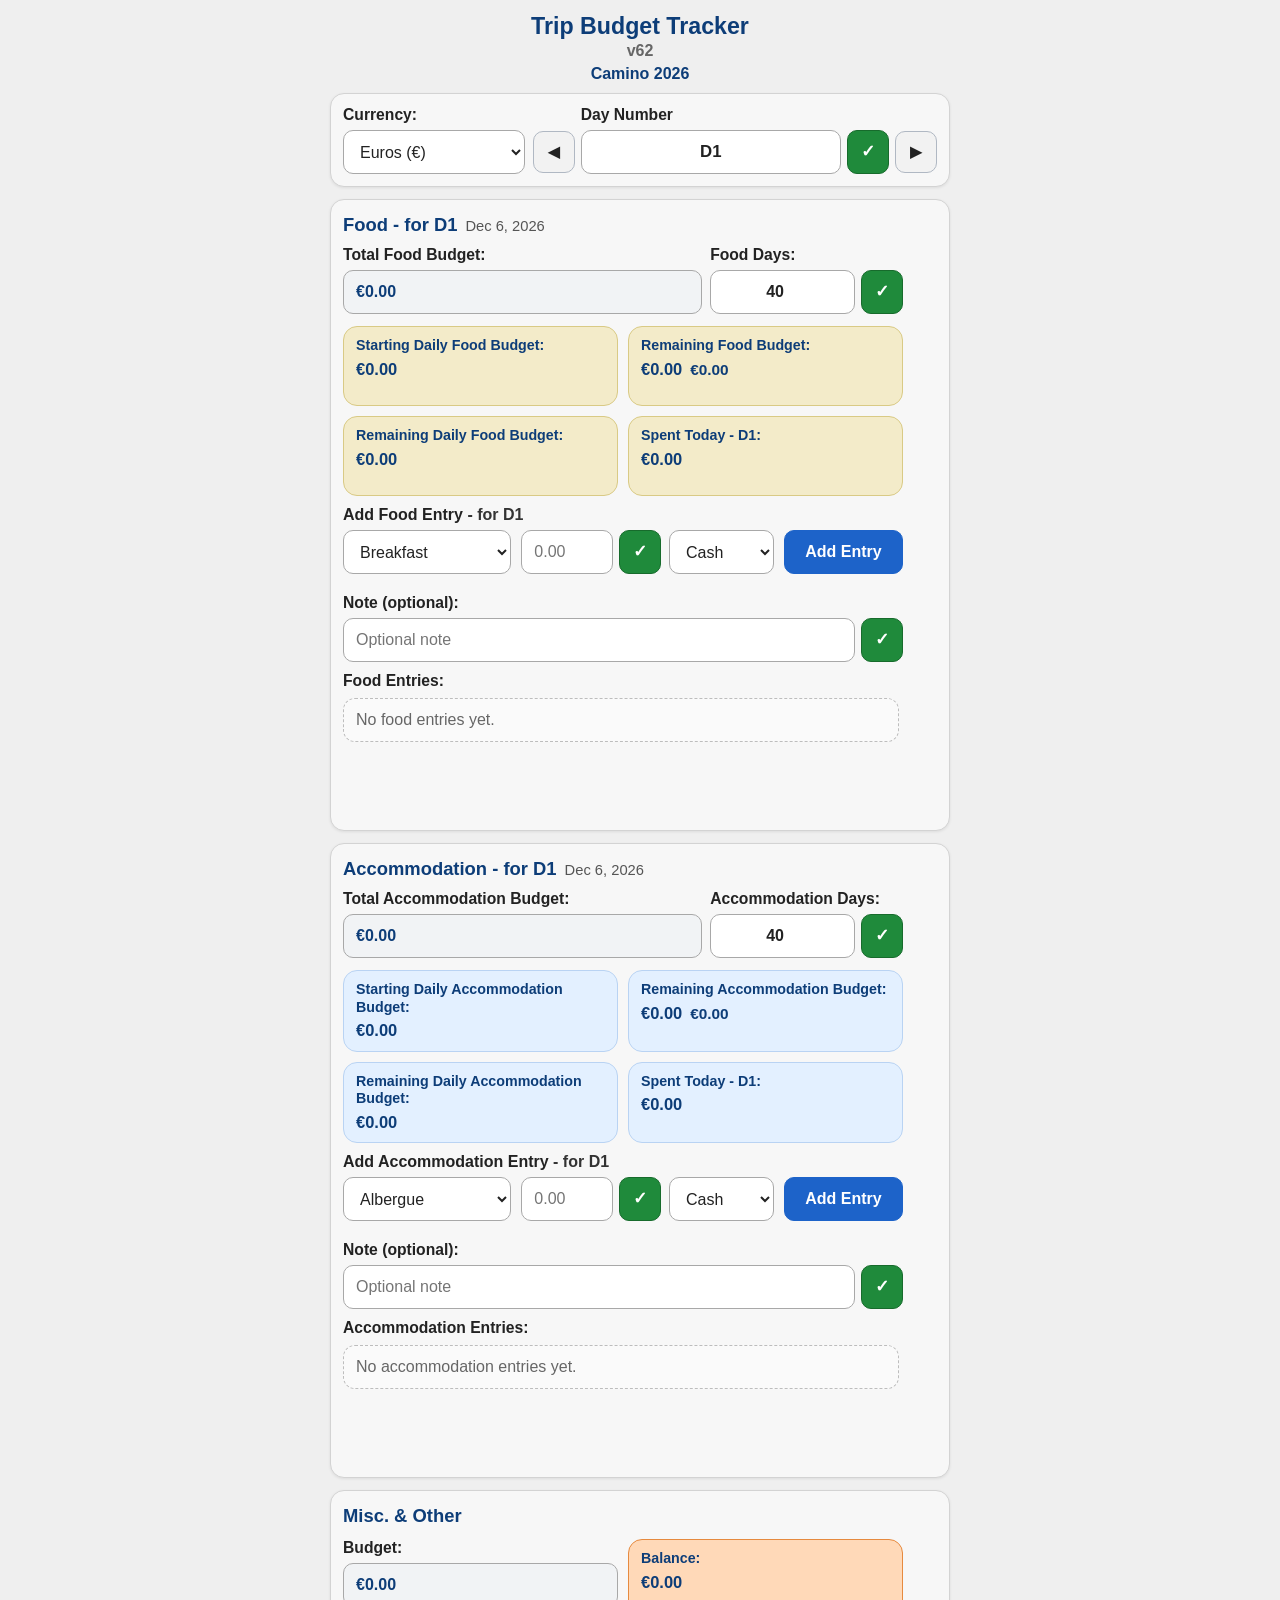
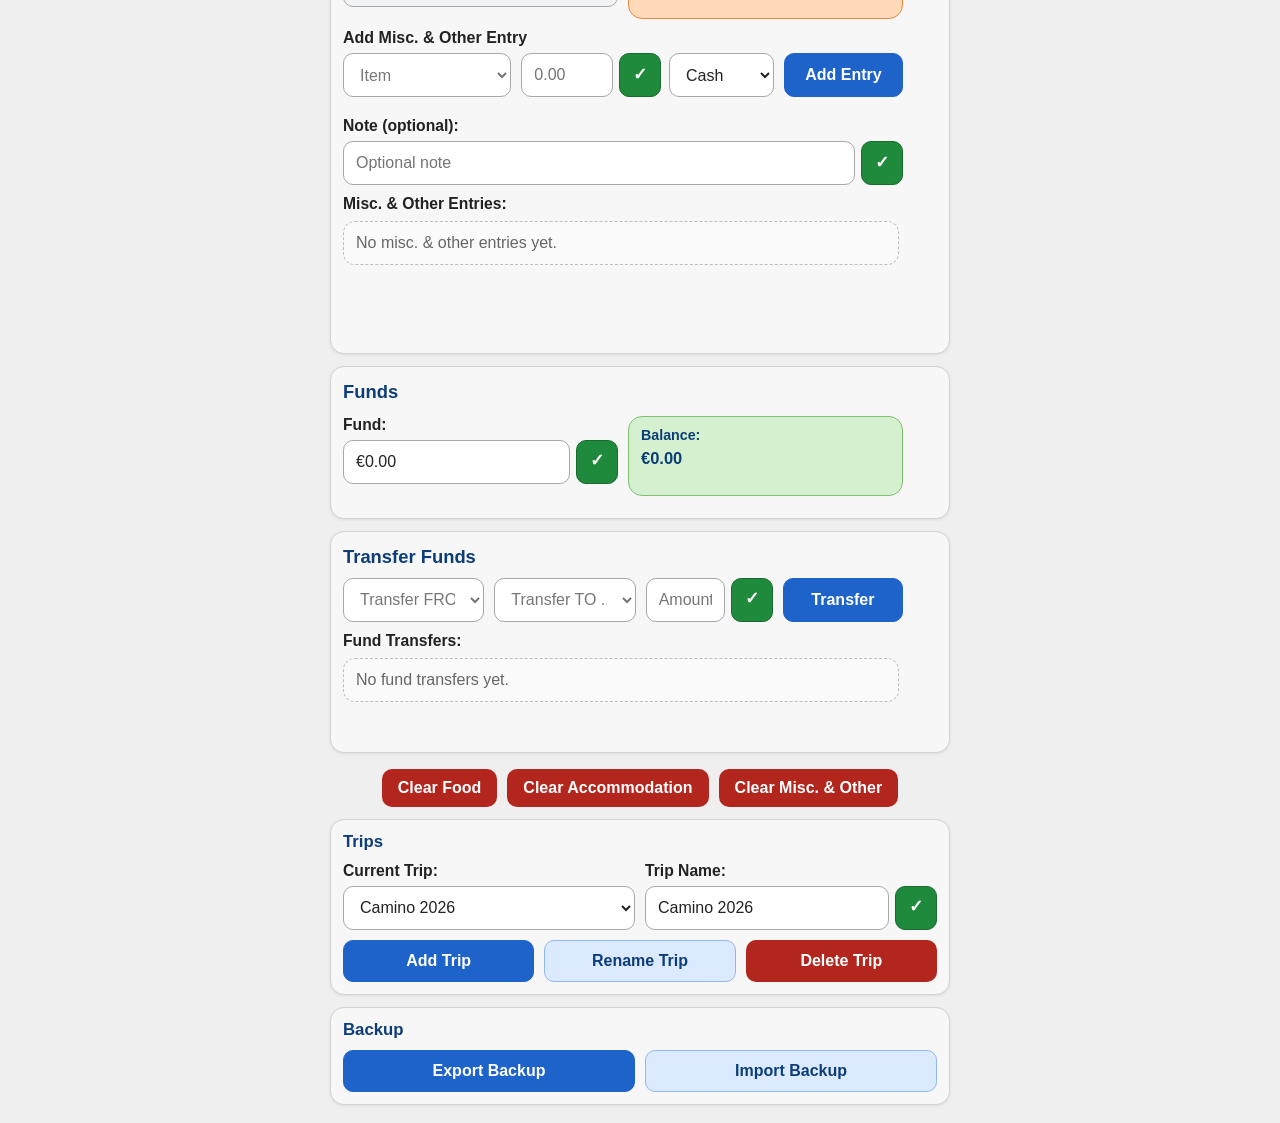
==== commit 37df3094: "Add files via upload" ====
--- a/index.html
+++ b/index.html
@@ -1,20 +1,20 @@
 <!DOCTYPE html>
 <html lang="en">
 <head>
-  <!-- Version #55 July 13, 2026 -->
+  <!-- Version #62 August 10, 2026 -->
   <meta charset="UTF-8" />
   <meta name="viewport" content="width=device-width, initial-scale=1.0" />
   <meta name="theme-color" content="#0d3d78" />
   <title>Trip Budget Tracker</title>
   <link rel="manifest" href="manifest.webmanifest" />
   <link rel="icon" href="icon.svg" type="image/svg+xml" />
-  <link rel="stylesheet" href="css/styles.css?v=55" />
+  <link rel="stylesheet" href="css/styles.css?v=62" />
 </head>
 <body>
   <div class="app-shell">
     <header class="app-header">
       <h1>Trip Budget Tracker</h1>
-      <div class="version-tag">v55</div>
+      <div class="version-tag">v62</div>
       <div id="tripNameDisplay" class="trip-name-tag">Camino 2026</div>
       <button type="button" id="updateAppBtn" class="update-app-btn hidden">Update App</button>
     </header>
@@ -239,8 +239,8 @@
 
       <section class="budget-panel misc-panel">
         <h2 class="section-title" id="miscHeading">
-          <span class="section-main">Misc. &amp; Other - for D1</span>
-          <span class="section-date" id="miscHeadingDate">Mar 24, 2026</span>
+          <span class="section-main">Misc. &amp; Other</span>
+          <span class="section-date" id="miscHeadingDate"></span>
         </h2>
 
         <div class="summary-grid two-field-grid">
@@ -255,7 +255,7 @@
           </div>
         </div>
 
-        <h3 class="entry-title" id="miscEntryHeading">Add Misc. &amp; Other Entry <span>- for D1</span></h3>
+        <h3 class="entry-title" id="miscEntryHeading">Add Misc. &amp; Other Entry</h3>
         <div id="miscEditStatus" class="edit-status hidden">Editing selected Misc. &amp; Other entry</div>
 
         <div class="entry-row misc-entry-row">
@@ -404,6 +404,16 @@
         </div>
       </section>
 
+      <section class="trip-panel backup-panel" aria-labelledby="backupToolsHeading">
+        <h2 id="backupToolsHeading" class="trip-tools-title">Backup</h2>
+
+        <div class="backup-button-row">
+          <button type="button" id="exportBackupBtn" class="primary-btn">Export Backup</button>
+          <button type="button" id="importBackupBtn" class="secondary-btn">Import Backup</button>
+          <input id="backupFileInput" class="hidden" type="file" accept="application/json,.json" />
+        </div>
+      </section>
+
     </main>
   </div>
 
@@ -420,6 +430,6 @@
     </div>
   </div>
 
-  <script src="js/app.js?v=55"></script>
+  <script src="js/app.js?v=62"></script>
 </body>
 </html>
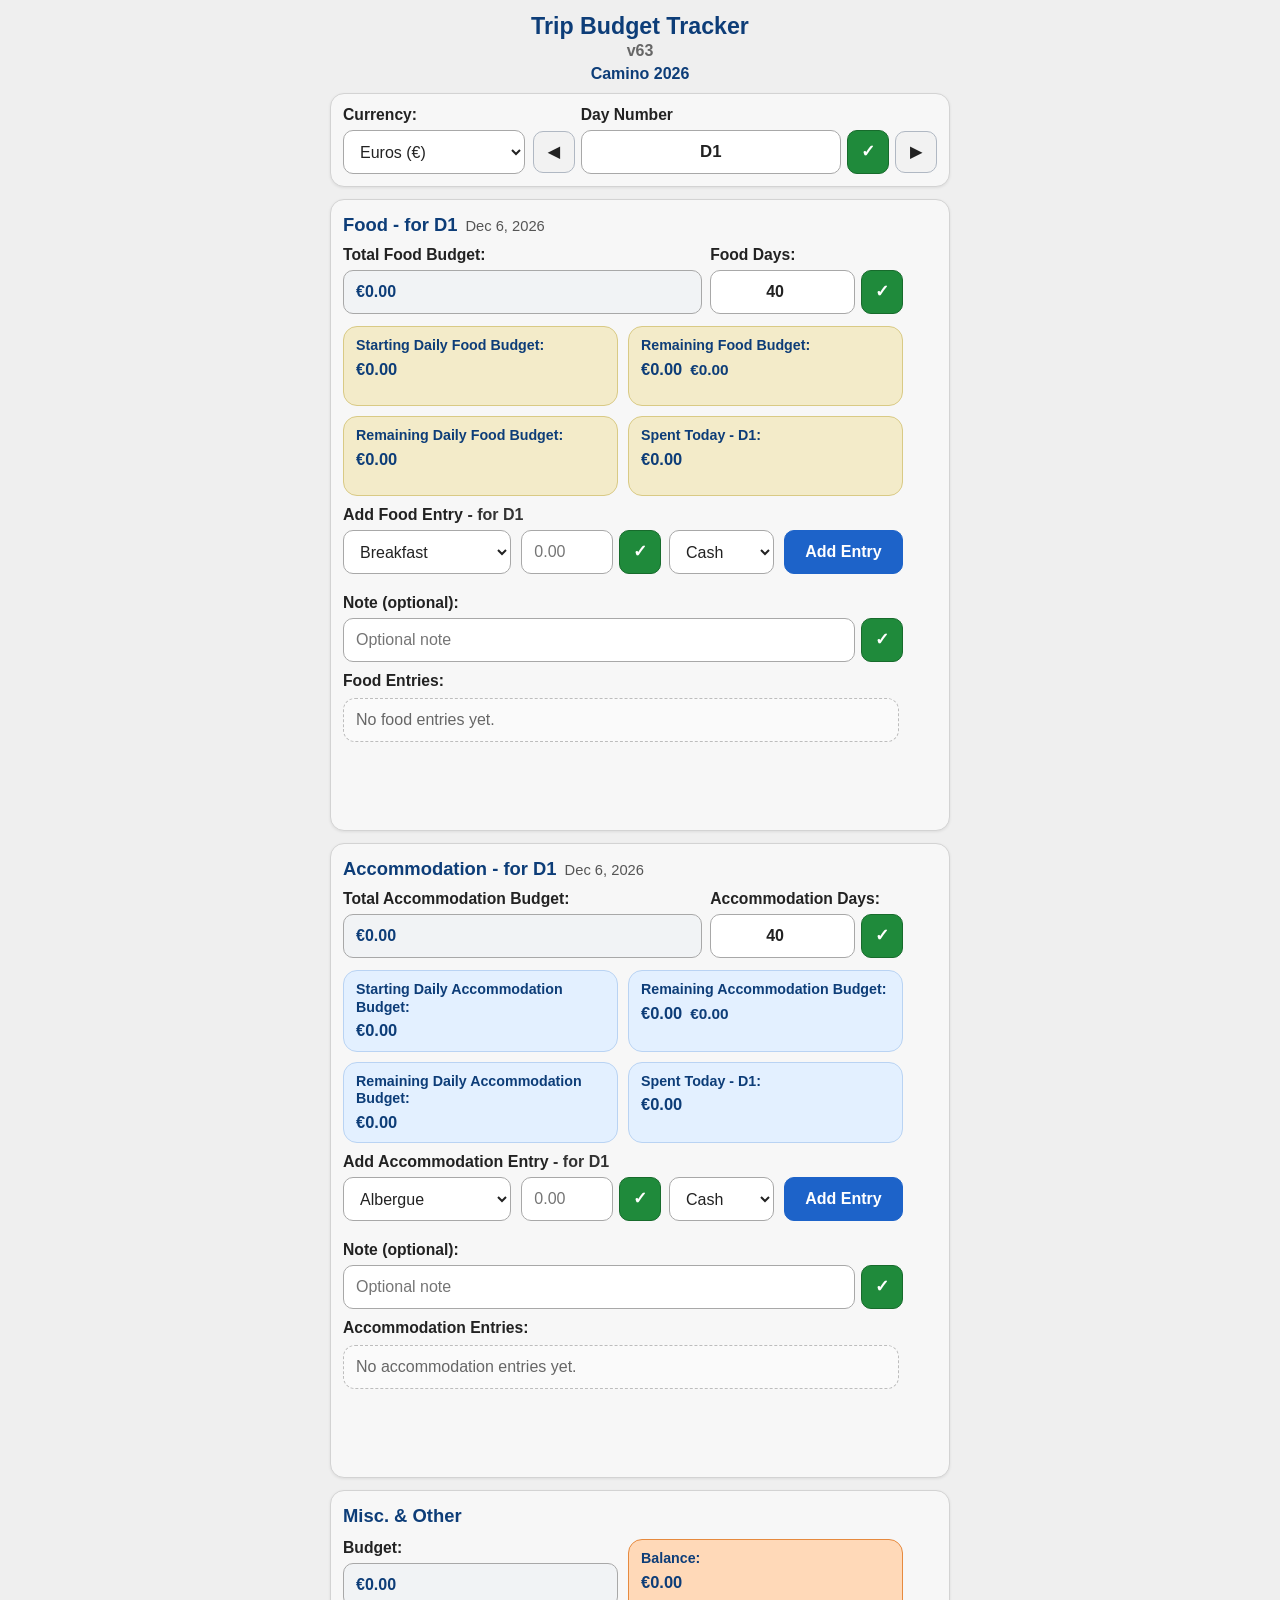
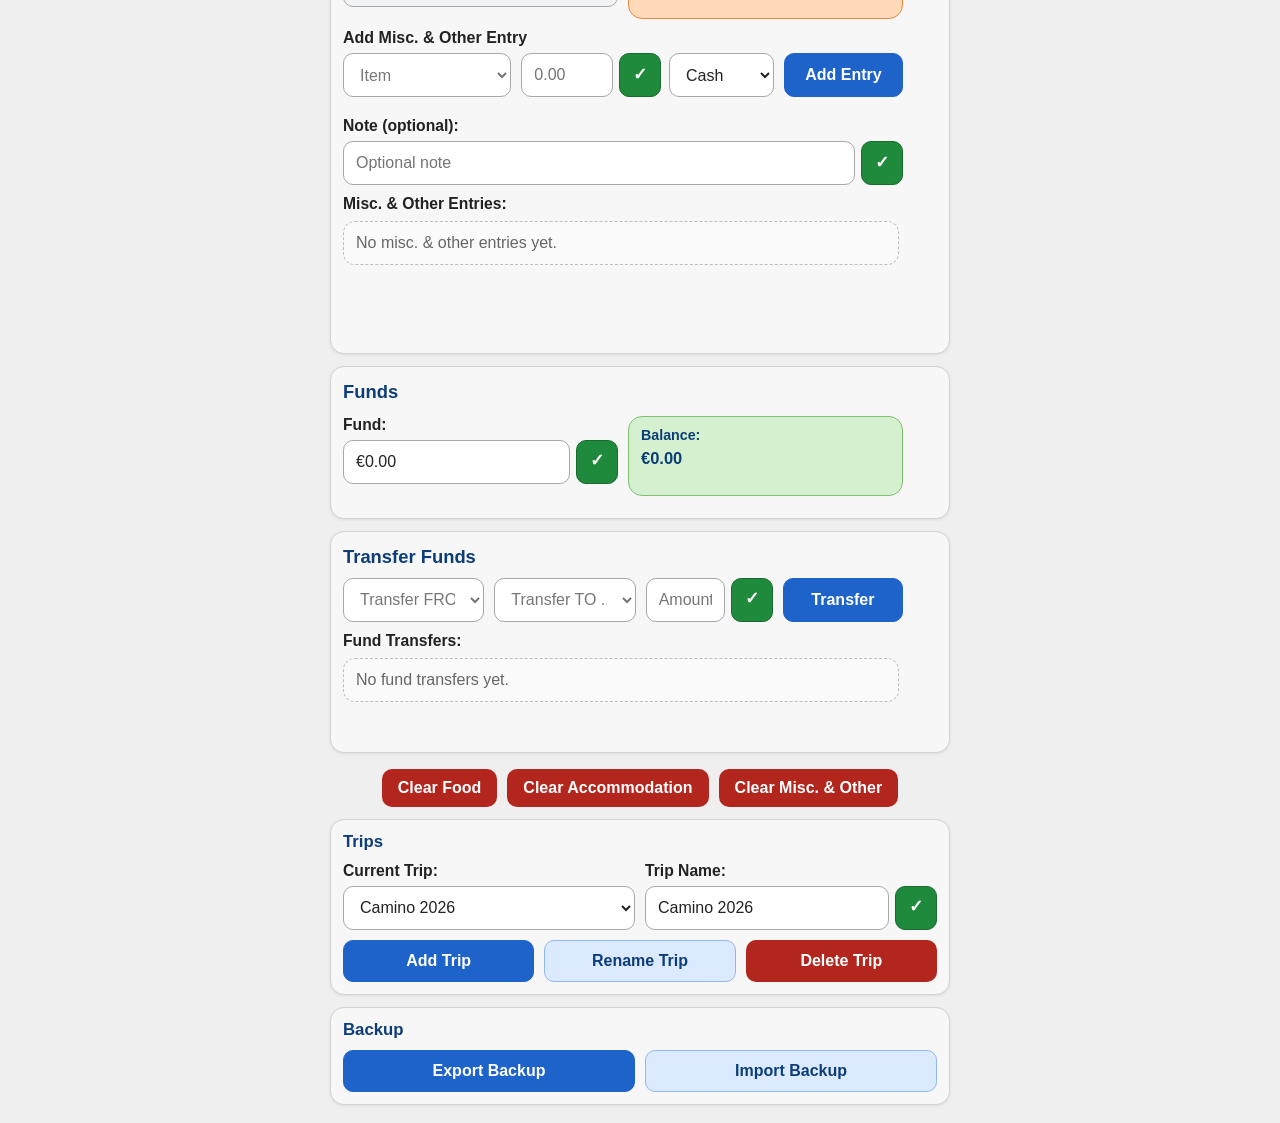
==== commit ee8cd352: "Add files via upload" ====
--- a/index.html
+++ b/index.html
@@ -1,20 +1,20 @@
 <!DOCTYPE html>
 <html lang="en">
 <head>
-  <!-- Version #62 August 10, 2026 -->
+  <!-- Version #63 August 10, 2026 -->
   <meta charset="UTF-8" />
   <meta name="viewport" content="width=device-width, initial-scale=1.0" />
   <meta name="theme-color" content="#0d3d78" />
   <title>Trip Budget Tracker</title>
   <link rel="manifest" href="manifest.webmanifest" />
   <link rel="icon" href="icon.svg" type="image/svg+xml" />
-  <link rel="stylesheet" href="css/styles.css?v=62" />
+  <link rel="stylesheet" href="css/styles.css?v=63" />
 </head>
 <body>
   <div class="app-shell">
     <header class="app-header">
       <h1>Trip Budget Tracker</h1>
-      <div class="version-tag">v62</div>
+      <div class="version-tag">v63</div>
       <div id="tripNameDisplay" class="trip-name-tag">Camino 2026</div>
       <button type="button" id="updateAppBtn" class="update-app-btn hidden">Update App</button>
     </header>
@@ -430,6 +430,6 @@
     </div>
   </div>
 
-  <script src="js/app.js?v=62"></script>
+  <script src="js/app.js?v=63"></script>
 </body>
 </html>
--- a/css/styles.css
+++ b/css/styles.css
@@ -1,4 +1,4 @@
-/* Version #62 August 10, 2026 */
+/* Version #63 August 10, 2026 */
 
 :root {
   --bg: #efefef;
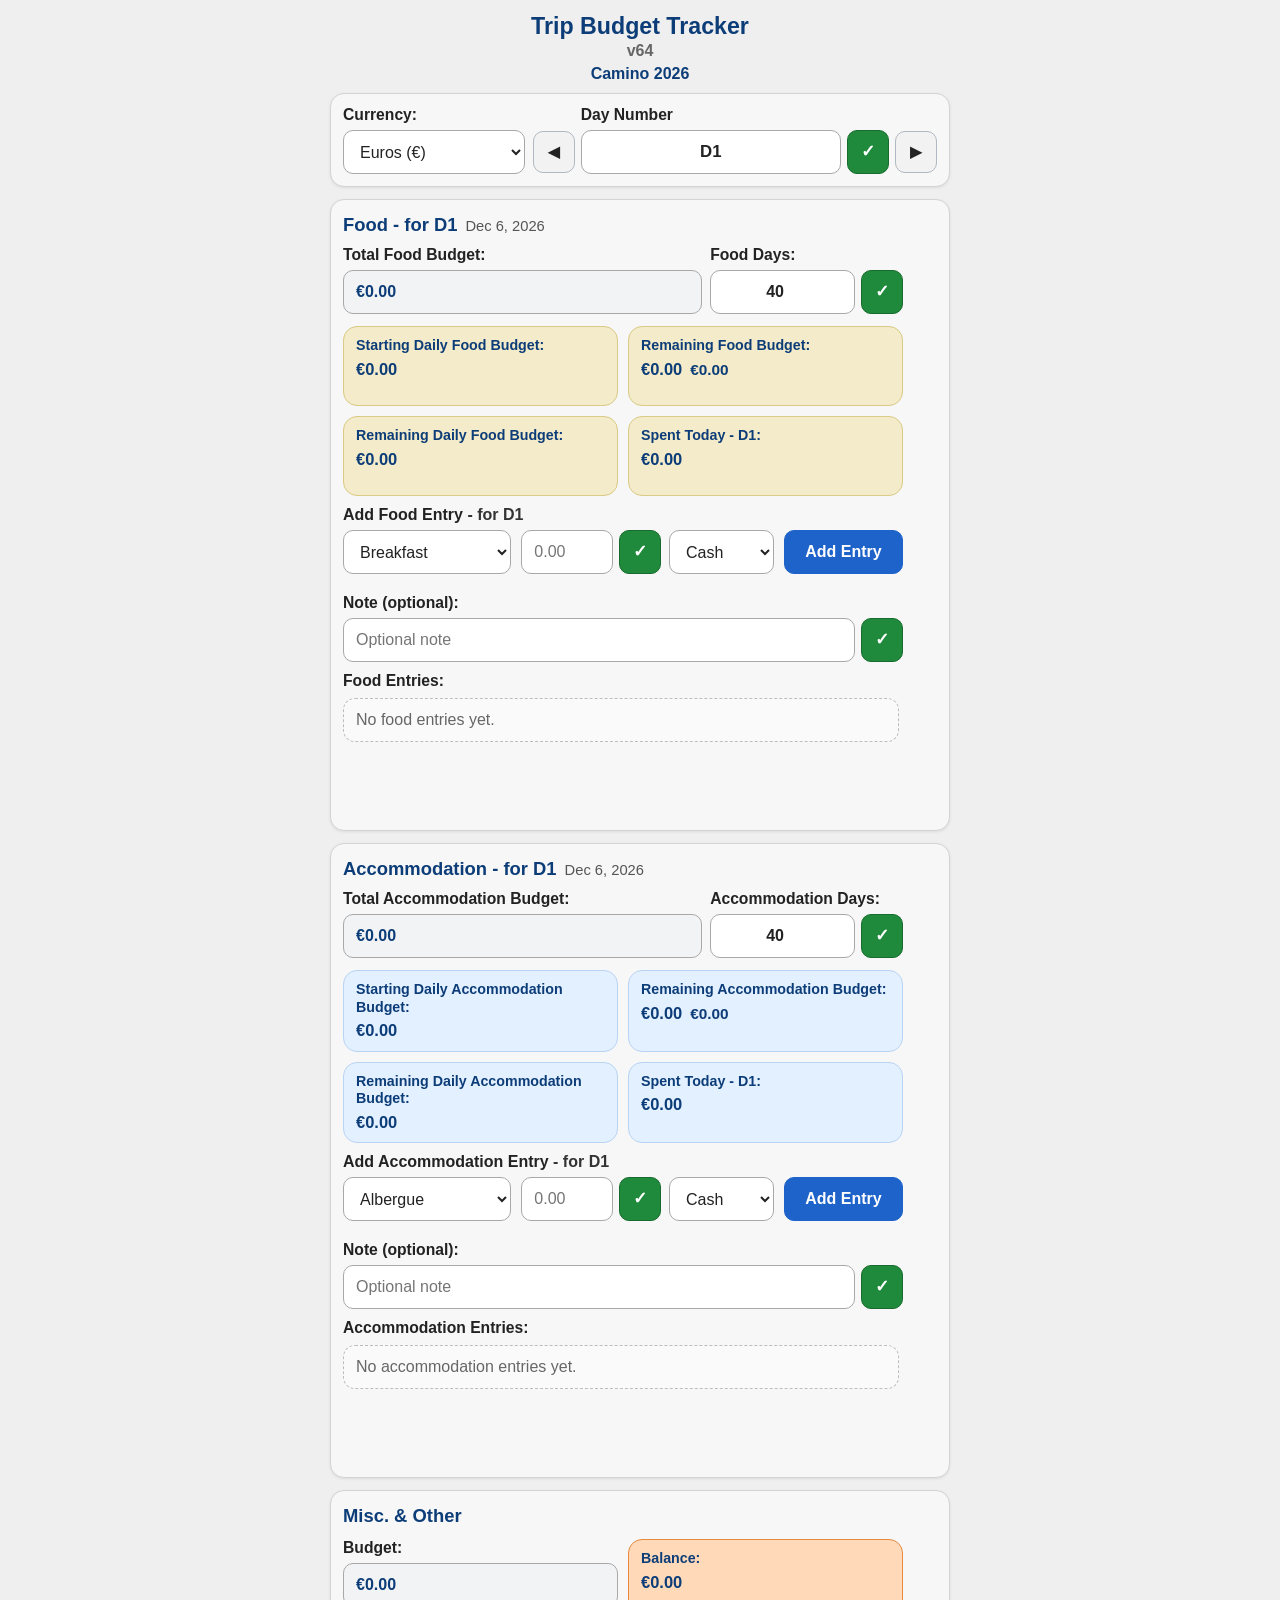
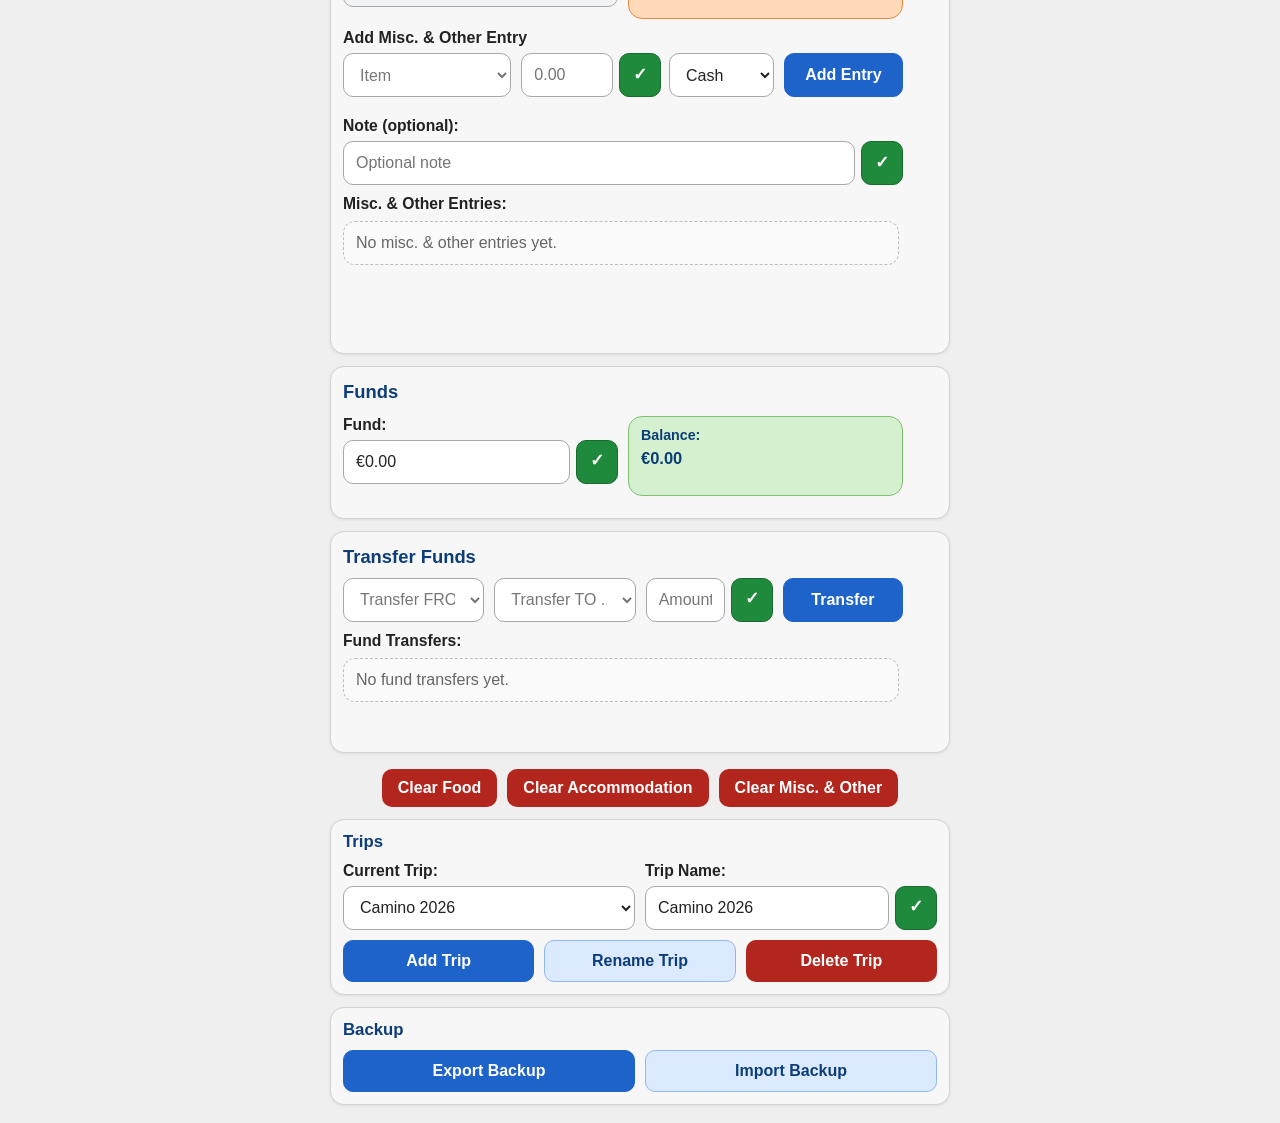
==== commit babc236b: "Add files via upload" ====
--- a/index.html
+++ b/index.html
@@ -1,20 +1,20 @@
 <!DOCTYPE html>
 <html lang="en">
 <head>
-  <!-- Version #63 August 10, 2026 -->
+  <!-- Version #64 August 10, 2026 -->
   <meta charset="UTF-8" />
   <meta name="viewport" content="width=device-width, initial-scale=1.0" />
   <meta name="theme-color" content="#0d3d78" />
   <title>Trip Budget Tracker</title>
   <link rel="manifest" href="manifest.webmanifest" />
   <link rel="icon" href="icon.svg" type="image/svg+xml" />
-  <link rel="stylesheet" href="css/styles.css?v=63" />
+  <link rel="stylesheet" href="css/styles.css?v=64" />
 </head>
 <body>
   <div class="app-shell">
     <header class="app-header">
       <h1>Trip Budget Tracker</h1>
-      <div class="version-tag">v63</div>
+      <div class="version-tag">v64</div>
       <div id="tripNameDisplay" class="trip-name-tag">Camino 2026</div>
       <button type="button" id="updateAppBtn" class="update-app-btn hidden">Update App</button>
     </header>
@@ -430,6 +430,6 @@
     </div>
   </div>
 
-  <script src="js/app.js?v=63"></script>
+  <script src="js/app.js?v=64"></script>
 </body>
 </html>
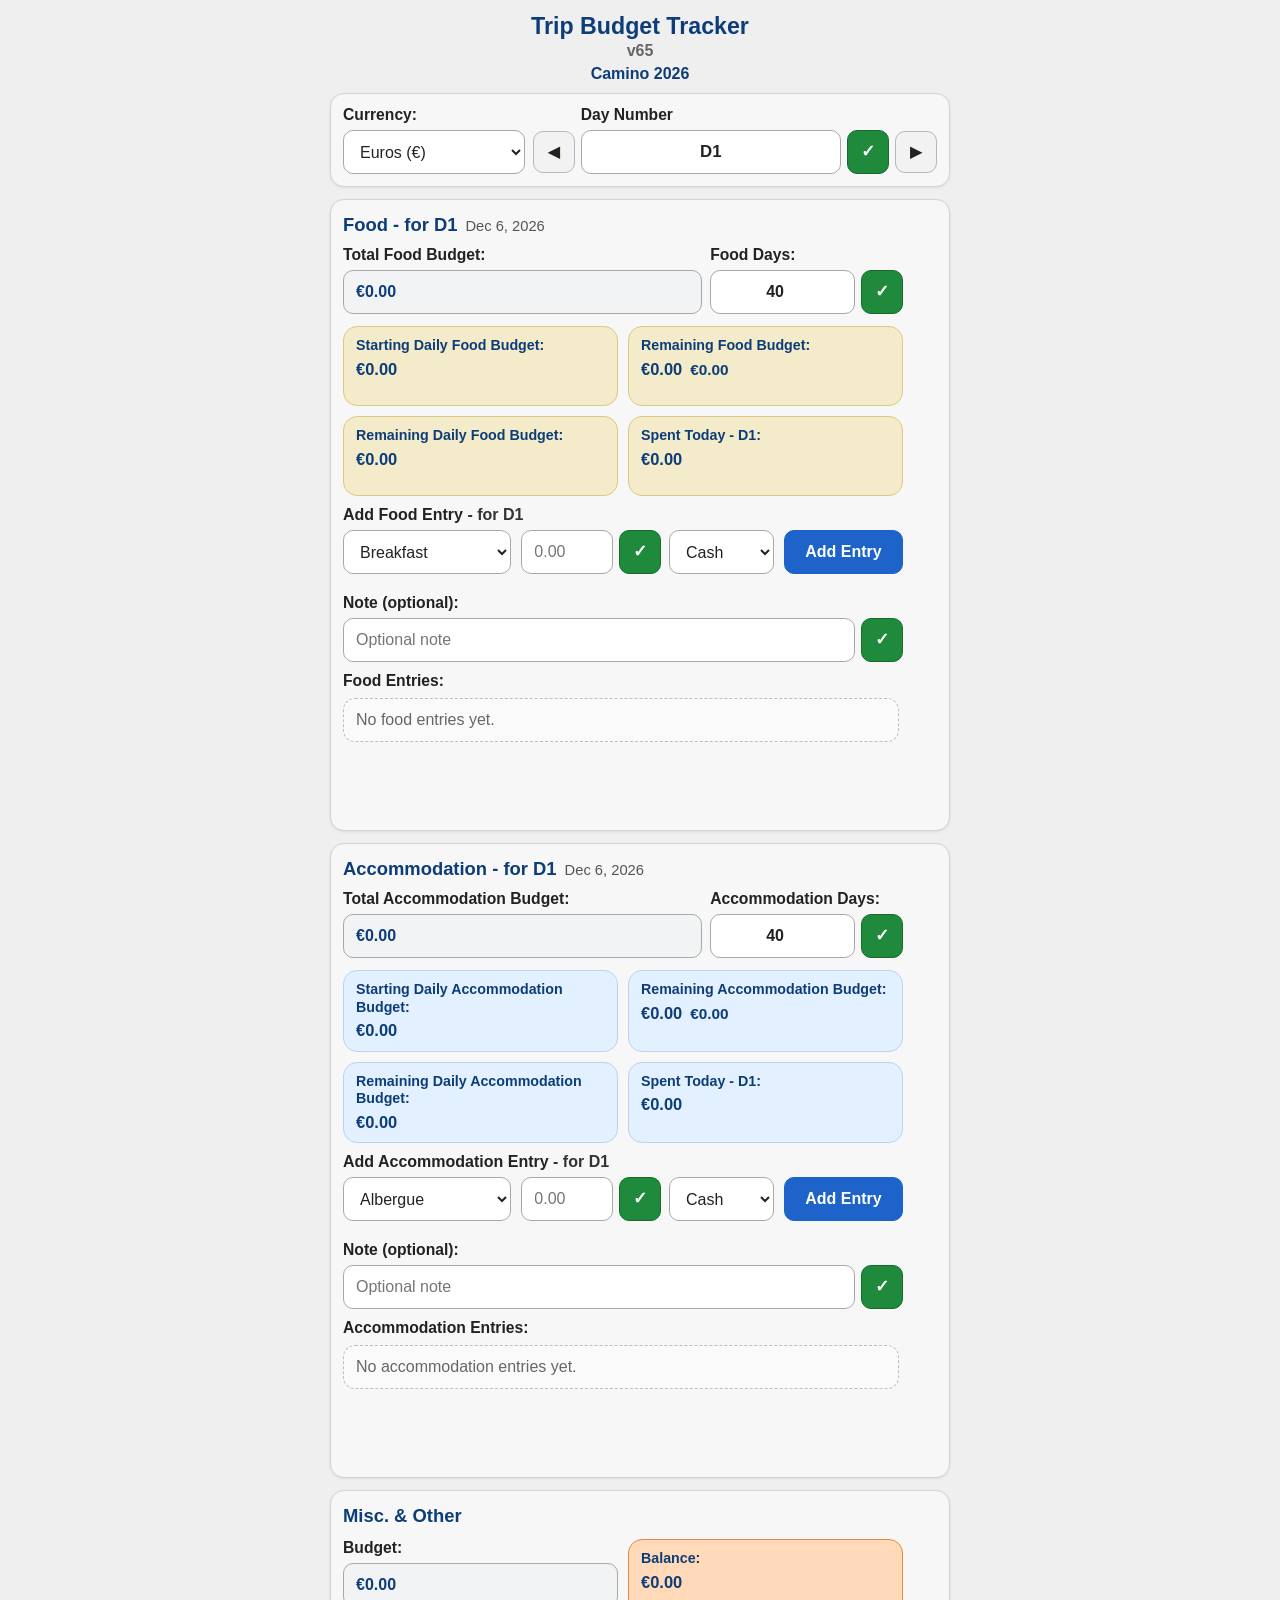
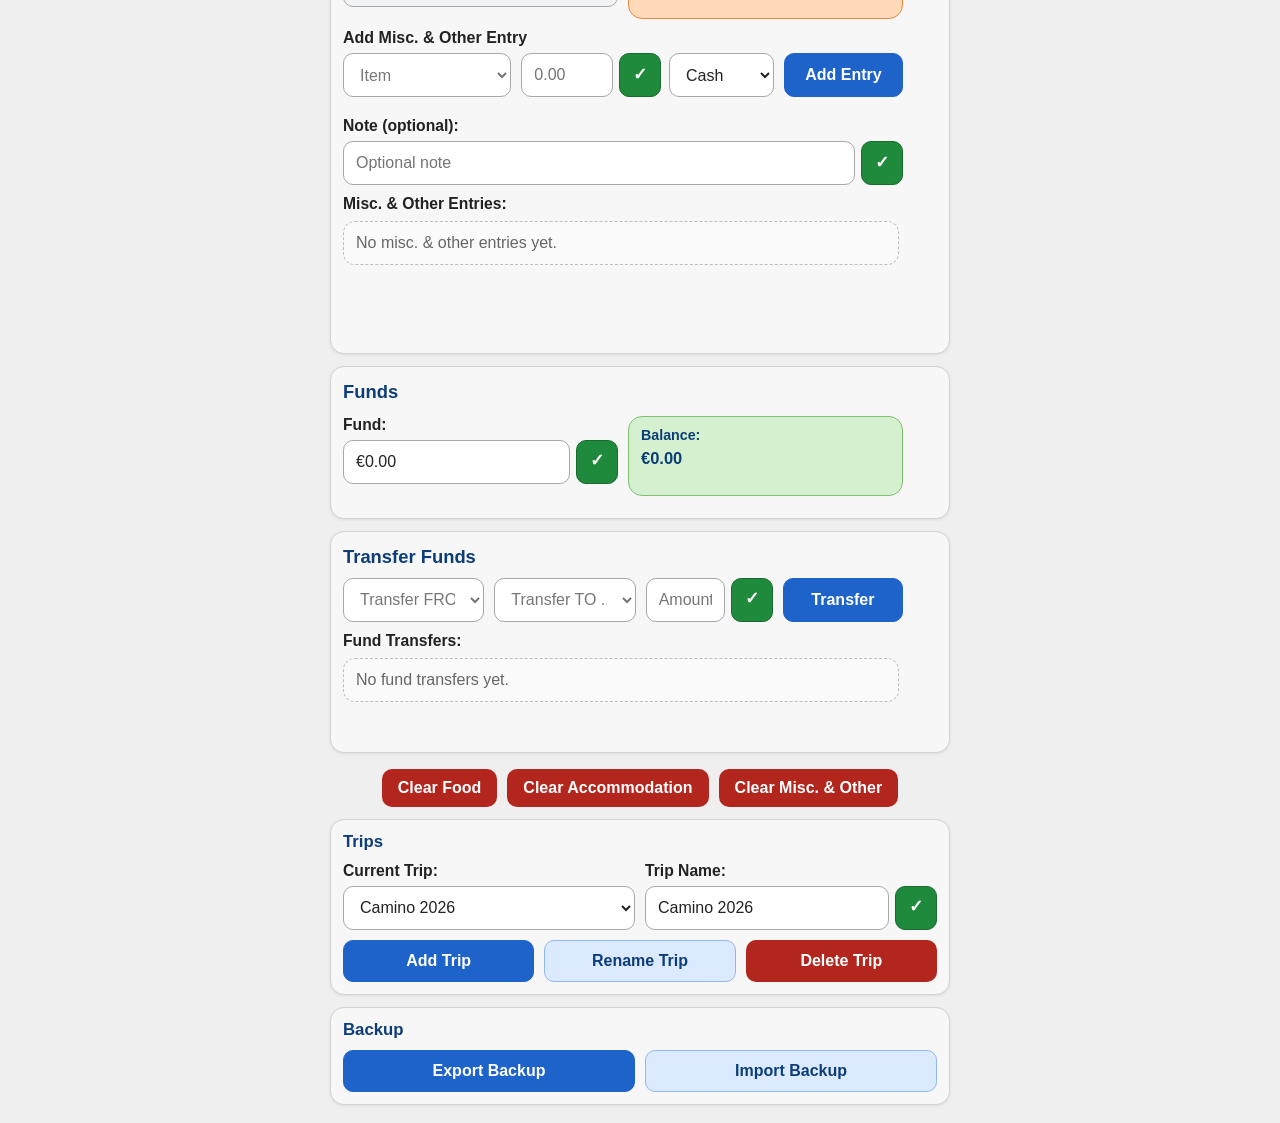
==== commit d0796900: "Add files via upload" ====
--- a/index.html
+++ b/index.html
@@ -1,20 +1,20 @@
 <!DOCTYPE html>
 <html lang="en">
 <head>
-  <!-- Version #64 August 10, 2026 -->
+  <!-- Version #65 August 10, 2026 -->
   <meta charset="UTF-8" />
   <meta name="viewport" content="width=device-width, initial-scale=1.0" />
   <meta name="theme-color" content="#0d3d78" />
   <title>Trip Budget Tracker</title>
   <link rel="manifest" href="manifest.webmanifest" />
   <link rel="icon" href="icon.svg" type="image/svg+xml" />
-  <link rel="stylesheet" href="css/styles.css?v=64" />
+  <link rel="stylesheet" href="css/styles.css?v=65" />
 </head>
 <body>
   <div class="app-shell">
     <header class="app-header">
       <h1>Trip Budget Tracker</h1>
-      <div class="version-tag">v64</div>
+      <div class="version-tag">v65</div>
       <div id="tripNameDisplay" class="trip-name-tag">Camino 2026</div>
       <button type="button" id="updateAppBtn" class="update-app-btn hidden">Update App</button>
     </header>
@@ -412,6 +412,7 @@
           <button type="button" id="importBackupBtn" class="secondary-btn">Import Backup</button>
           <input id="backupFileInput" class="hidden" type="file" accept="application/json,.json" />
         </div>
+        <div id="backupStatus" class="backup-status" aria-live="polite"></div>
       </section>
 
     </main>
@@ -430,6 +431,6 @@
     </div>
   </div>
 
-  <script src="js/app.js?v=64"></script>
+  <script src="js/app.js?v=65"></script>
 </body>
 </html>
--- a/css/styles.css
+++ b/css/styles.css
@@ -1,4 +1,4 @@
-/* Version #63 August 10, 2026 */
+/* Version #64 August 10, 2026 */
 
 :root {
   --bg: #efefef;
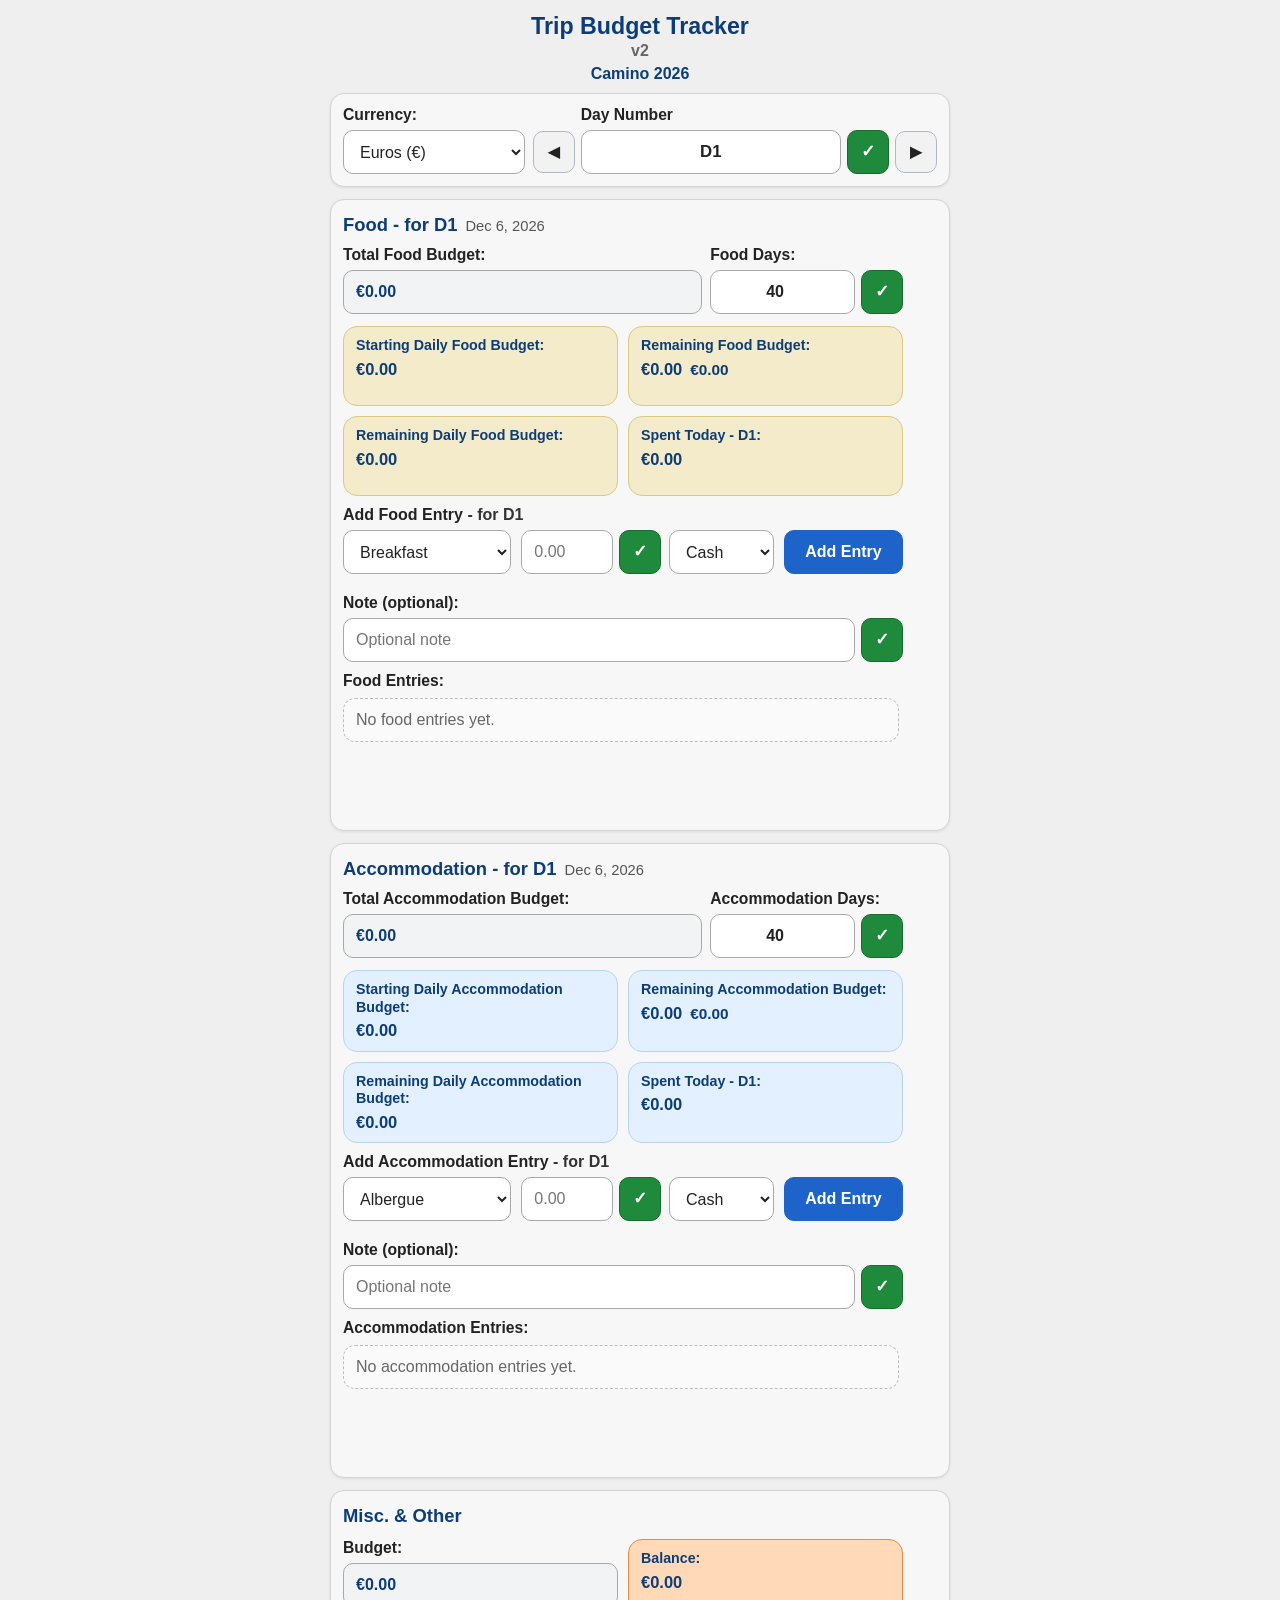
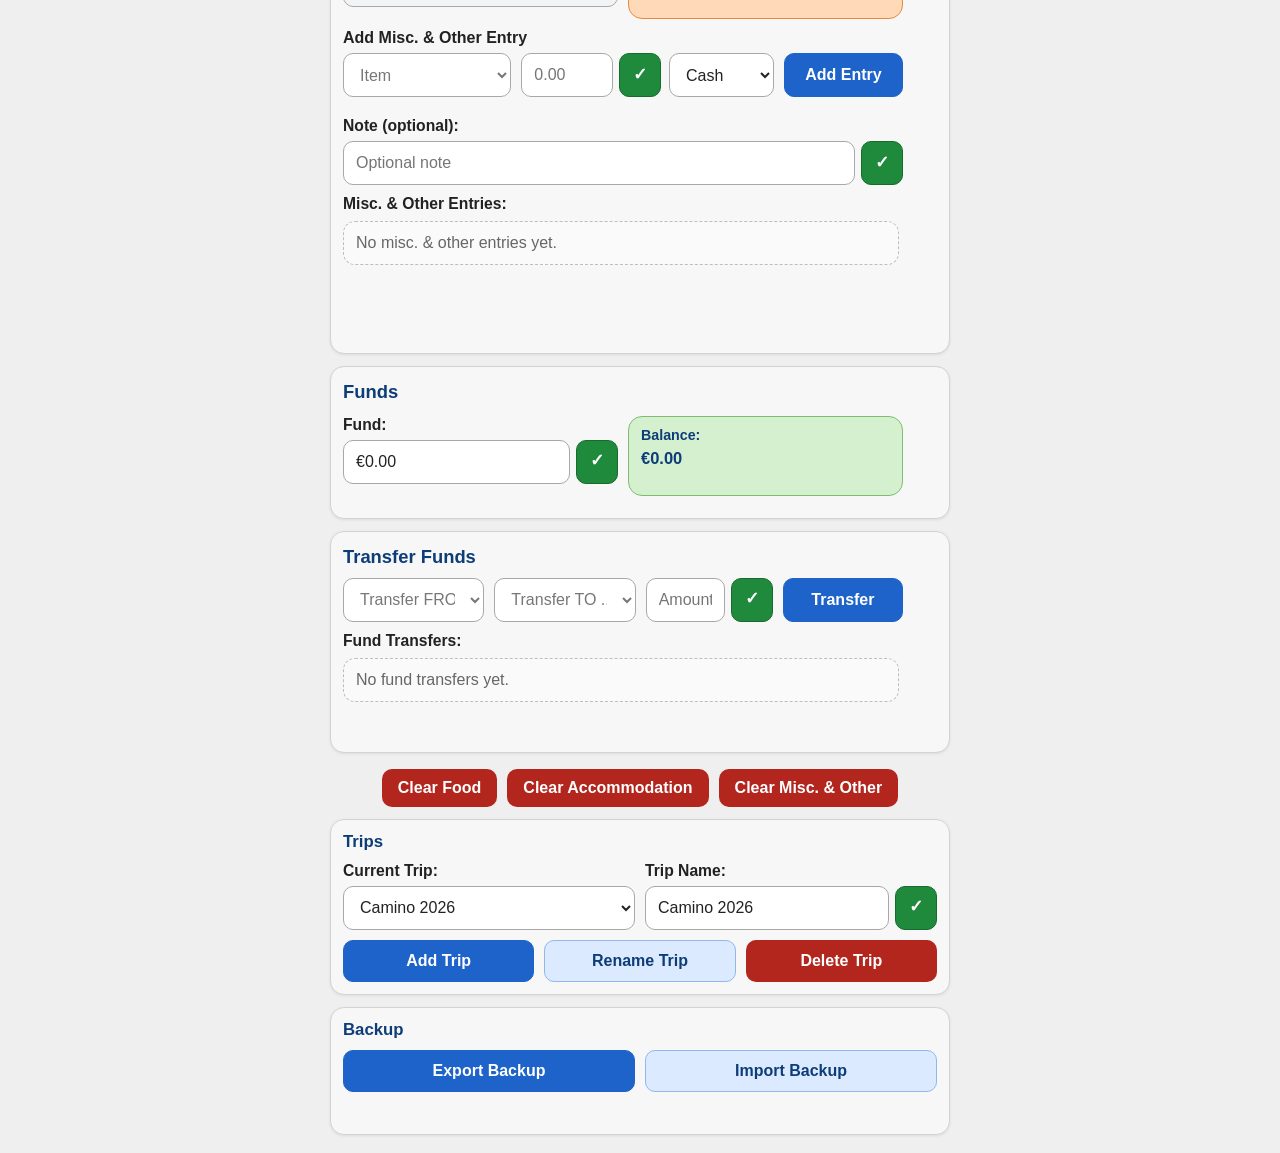
==== commit 385a95a5: "Add files via upload" ====
--- a/index.html
+++ b/index.html
@@ -1,20 +1,20 @@
 <!DOCTYPE html>
 <html lang="en">
 <head>
-  <!-- Version #65 August 10, 2026 -->
+  <!-- Version #2 August 15, 2026 -->
   <meta charset="UTF-8" />
   <meta name="viewport" content="width=device-width, initial-scale=1.0" />
   <meta name="theme-color" content="#0d3d78" />
   <title>Trip Budget Tracker</title>
   <link rel="manifest" href="manifest.webmanifest" />
   <link rel="icon" href="icon.svg" type="image/svg+xml" />
-  <link rel="stylesheet" href="css/styles.css?v=65" />
+  <link rel="stylesheet" href="css/styles.css?v=2" />
 </head>
 <body>
   <div class="app-shell">
     <header class="app-header">
       <h1>Trip Budget Tracker</h1>
-      <div class="version-tag">v65</div>
+      <div class="version-tag">v2</div>
       <div id="tripNameDisplay" class="trip-name-tag">Camino 2026</div>
       <button type="button" id="updateAppBtn" class="update-app-btn hidden">Update App</button>
     </header>
@@ -431,6 +431,6 @@
     </div>
   </div>
 
-  <script src="js/app.js?v=65"></script>
+  <script src="js/app.js?v=2"></script>
 </body>
 </html>
--- a/css/styles.css
+++ b/css/styles.css
@@ -1,4 +1,4 @@
-/* Version #64 August 10, 2026 */
+/* Version #65 August 10, 2026 */
 
 :root {
   --bg: #efefef;
@@ -813,6 +813,15 @@
   gap: 10px;
 }
 
+.backup-status {
+  min-height: 22px;
+  margin-top: 8px;
+  color: var(--blue);
+  font-size: 0.9rem;
+  font-weight: 700;
+  overflow-wrap: anywhere;
+}
+
 .trip-button-row .primary-btn,
 .trip-button-row .secondary-btn,
 .trip-button-row .danger-btn,
